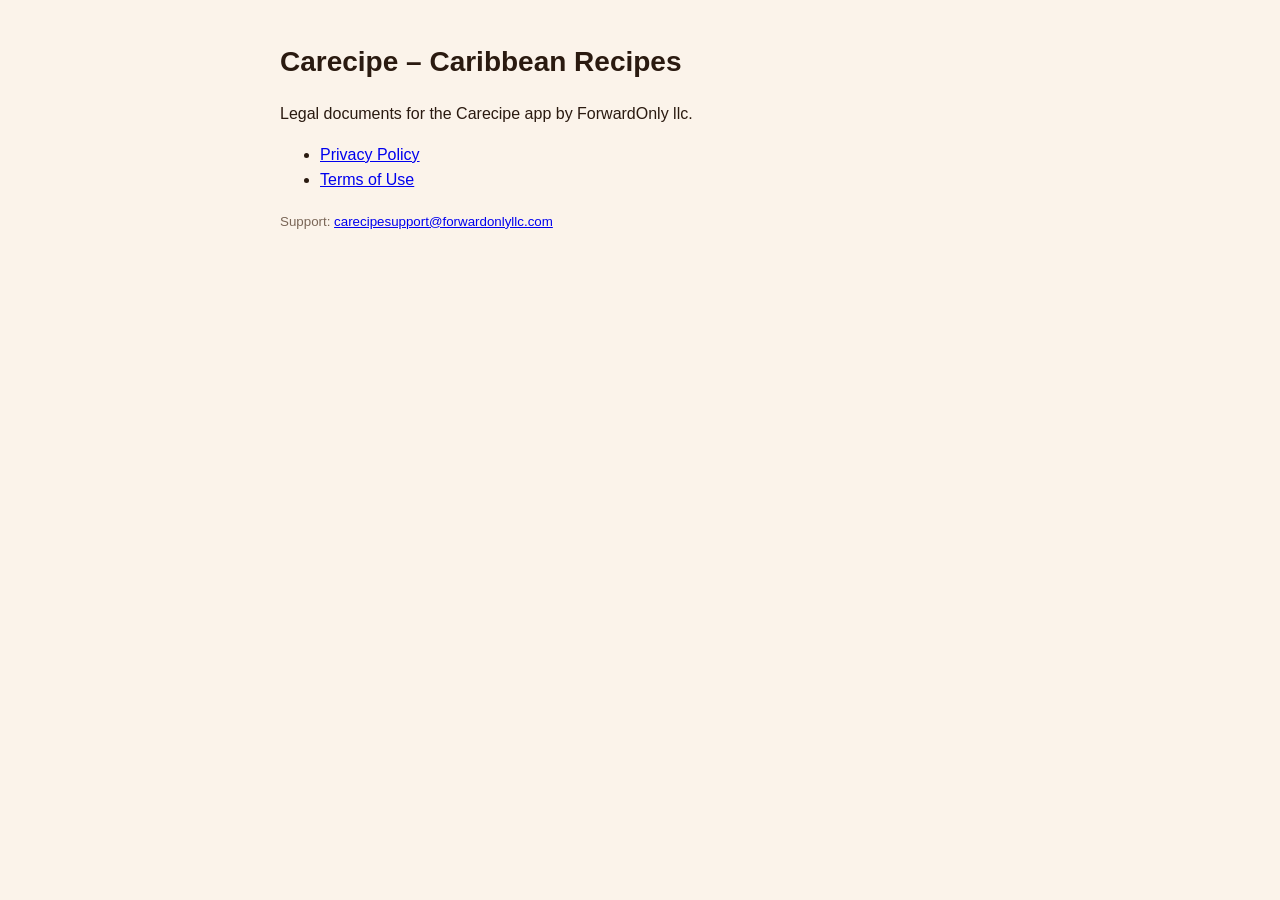
==== index.html @ efd3a02d "Carecipe legal pages Co-Authored-By: Claude Fable 5.1 <noreply@anthropic.com>" ====
<!doctype html><html lang="en"><head><meta charset="utf-8"><meta name="viewport" content="width=device-width,initial-scale=1"><title>Carecipe — Legal</title><link rel="stylesheet" href="_style.css"></head><body>
<h1>Carecipe – Caribbean Recipes</h1>
<p>Legal documents for the Carecipe app by ForwardOnly llc.</p>
<ul><li><a href="privacy.html">Privacy Policy</a></li><li><a href="terms.html">Terms of Use</a></li></ul>
<p><small>Support: <a href="mailto:carecipesupport@forwardonlyllc.com">carecipesupport@forwardonlyllc.com</a></small></p>
</body></html>
---- _style.css ----
body{font-family:-apple-system,Helvetica,Arial,sans-serif;max-width:720px;margin:40px auto;padding:0 20px;color:#2a1a10;background:#fbf3ea;line-height:1.55}
h1{font-size:28px}h2{font-size:19px;margin-top:28px}p,li{font-size:16px}small{color:#7a6657}
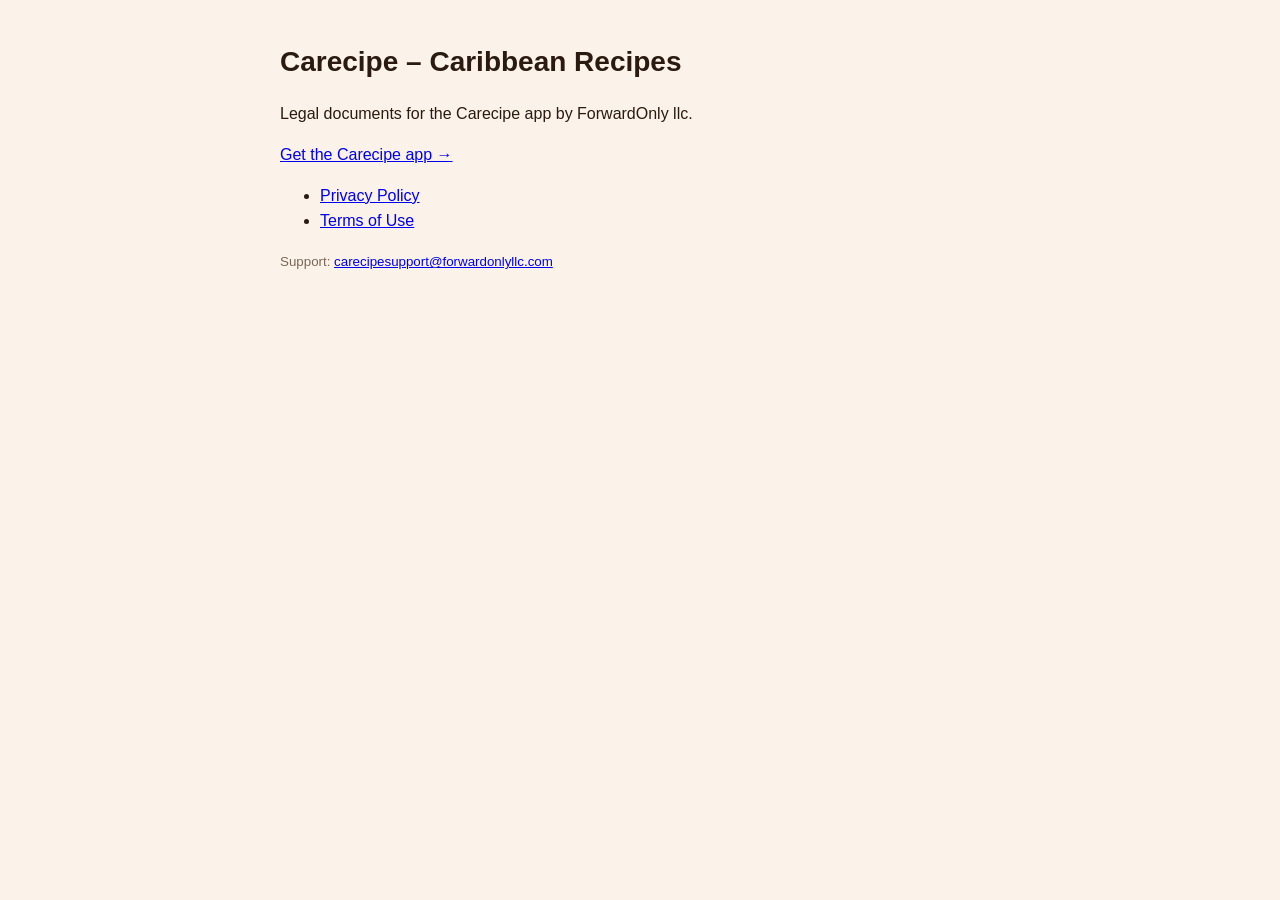
==== commit cc7ba0c6: "Publish the final Carecipe landing page at /app/ Co-Authored-By: Claude Opus 5.5 <noreply@anthropic." ====
--- a/index.html
+++ b/index.html
@@ -1,6 +1,7 @@
 <!doctype html><html lang="en"><head><meta charset="utf-8"><meta name="viewport" content="width=device-width,initial-scale=1"><title>Carecipe — Legal</title><link rel="stylesheet" href="_style.css"></head><body>
 <h1>Carecipe – Caribbean Recipes</h1>
 <p>Legal documents for the Carecipe app by ForwardOnly llc.</p>
+<p><a href="app/">Get the Carecipe app →</a></p>
 <ul><li><a href="privacy.html">Privacy Policy</a></li><li><a href="terms.html">Terms of Use</a></li></ul>
 <p><small>Support: <a href="mailto:carecipesupport@forwardonlyllc.com">carecipesupport@forwardonlyllc.com</a></small></p>
 </body></html>
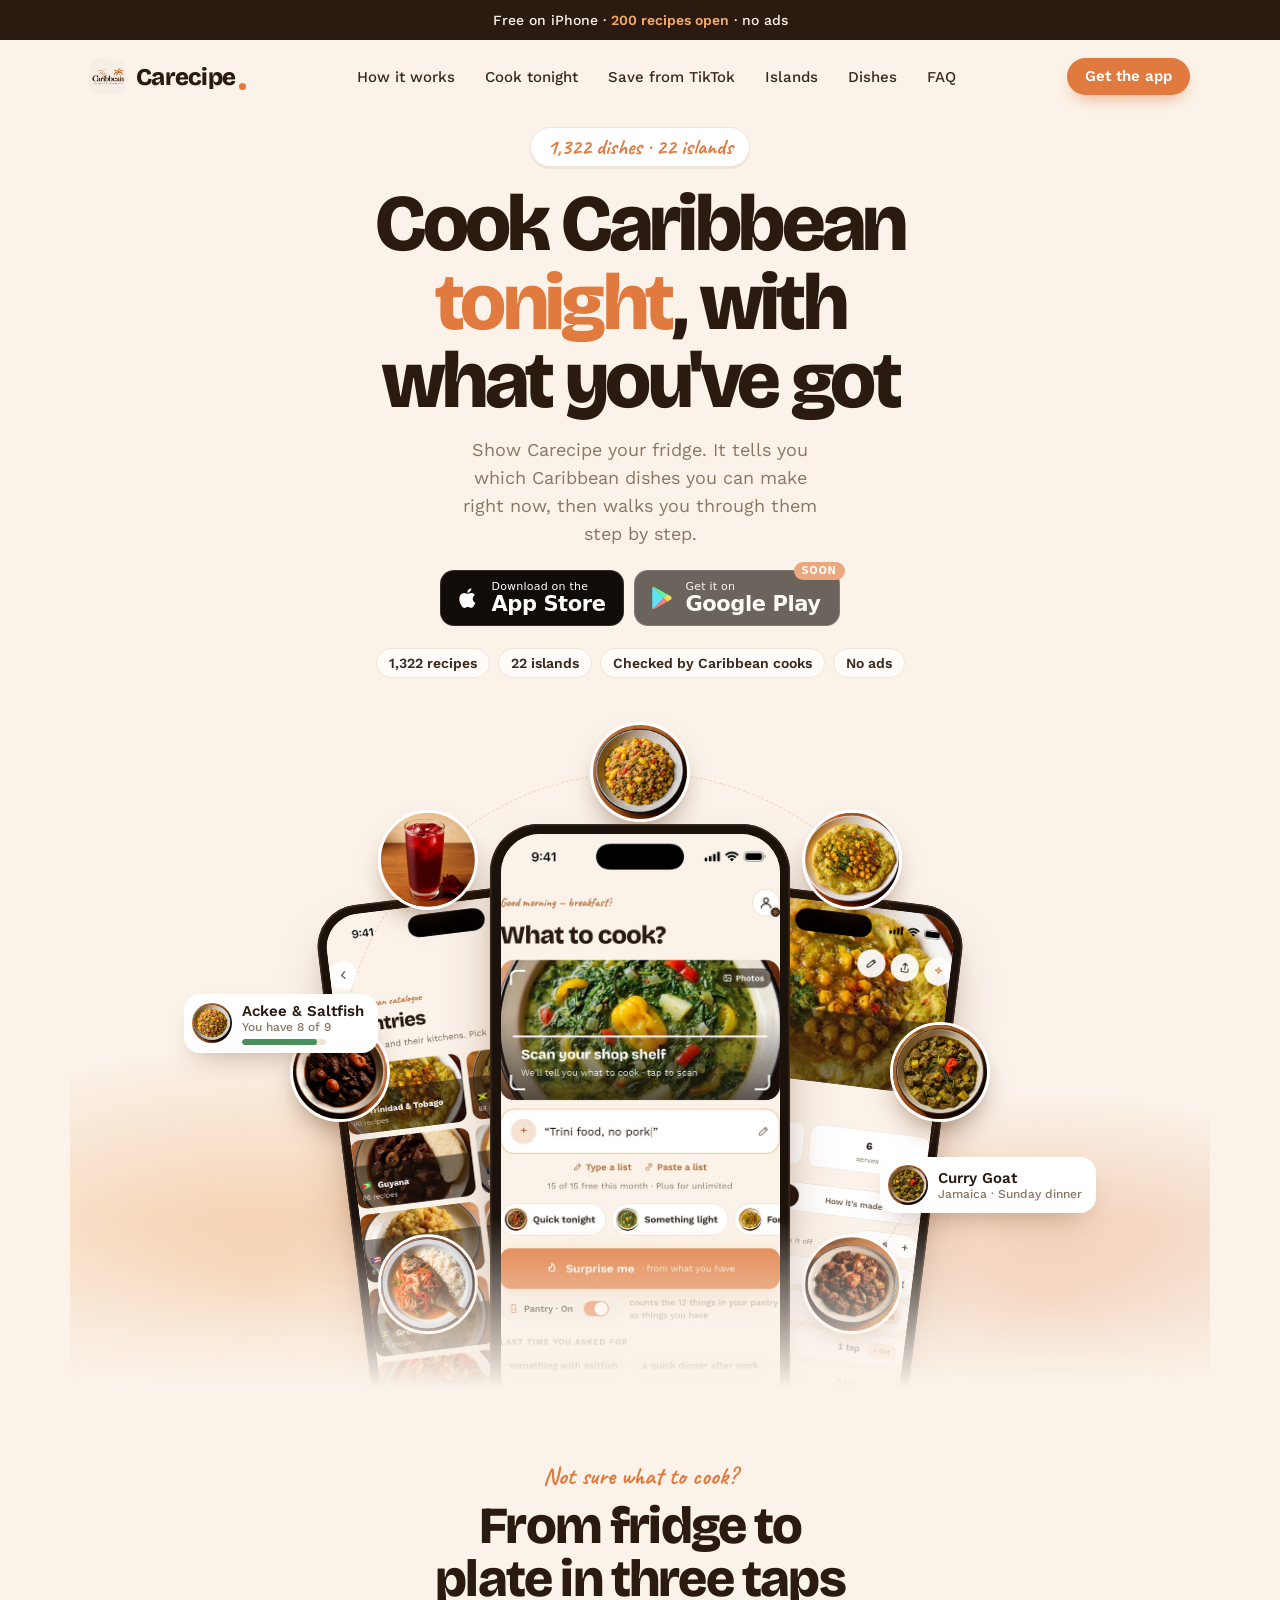
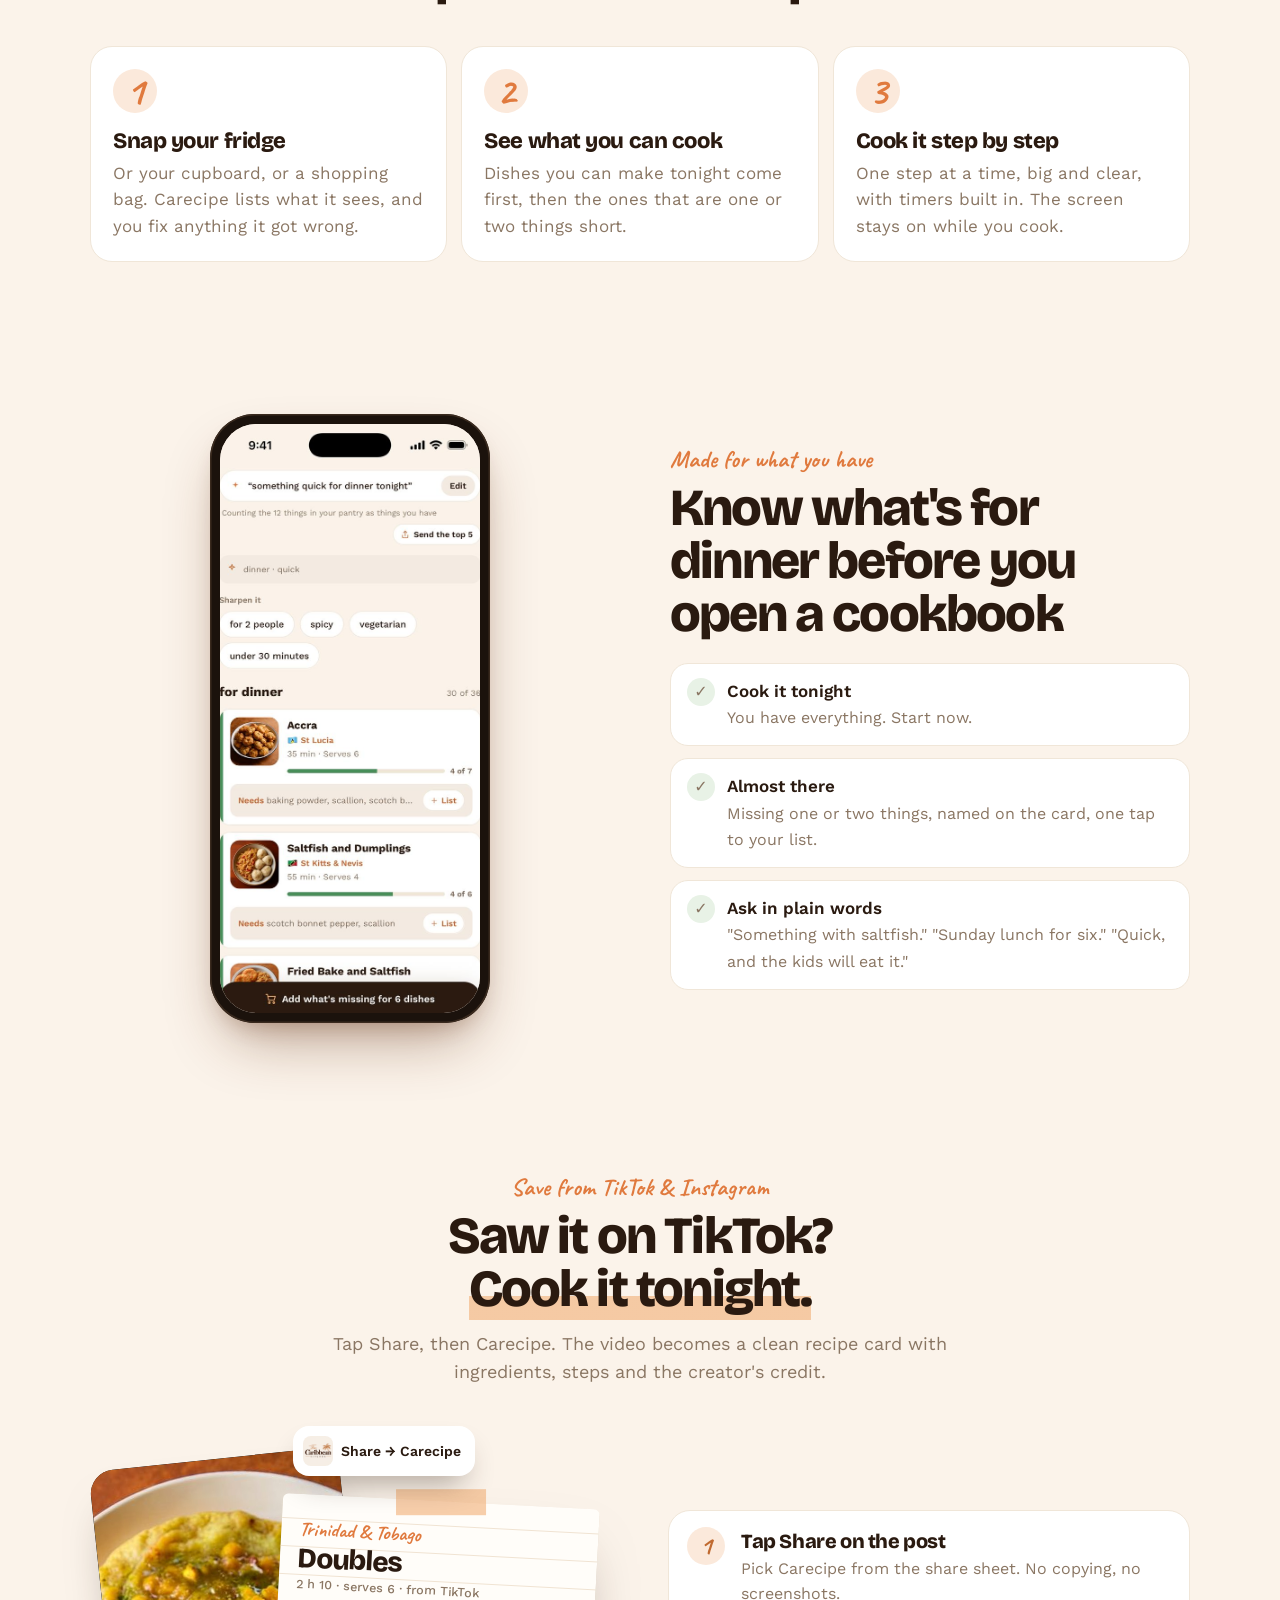
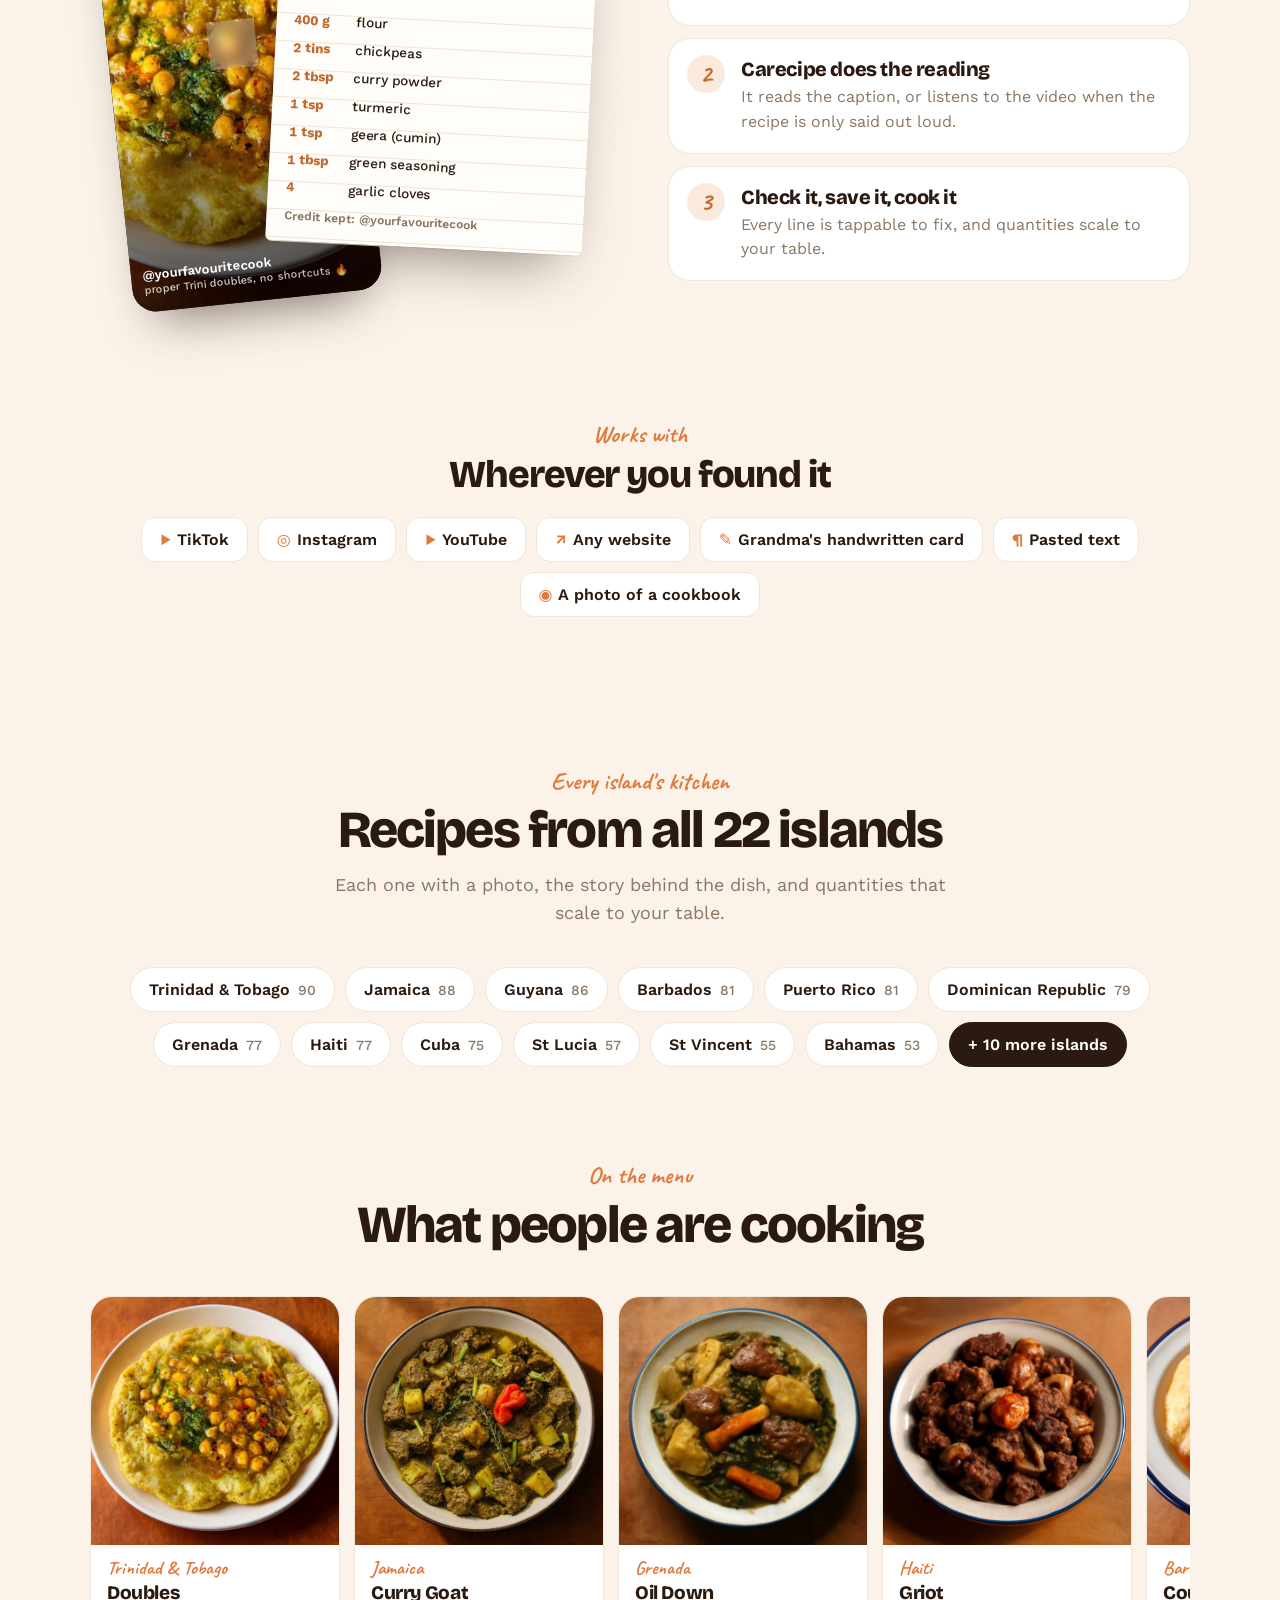
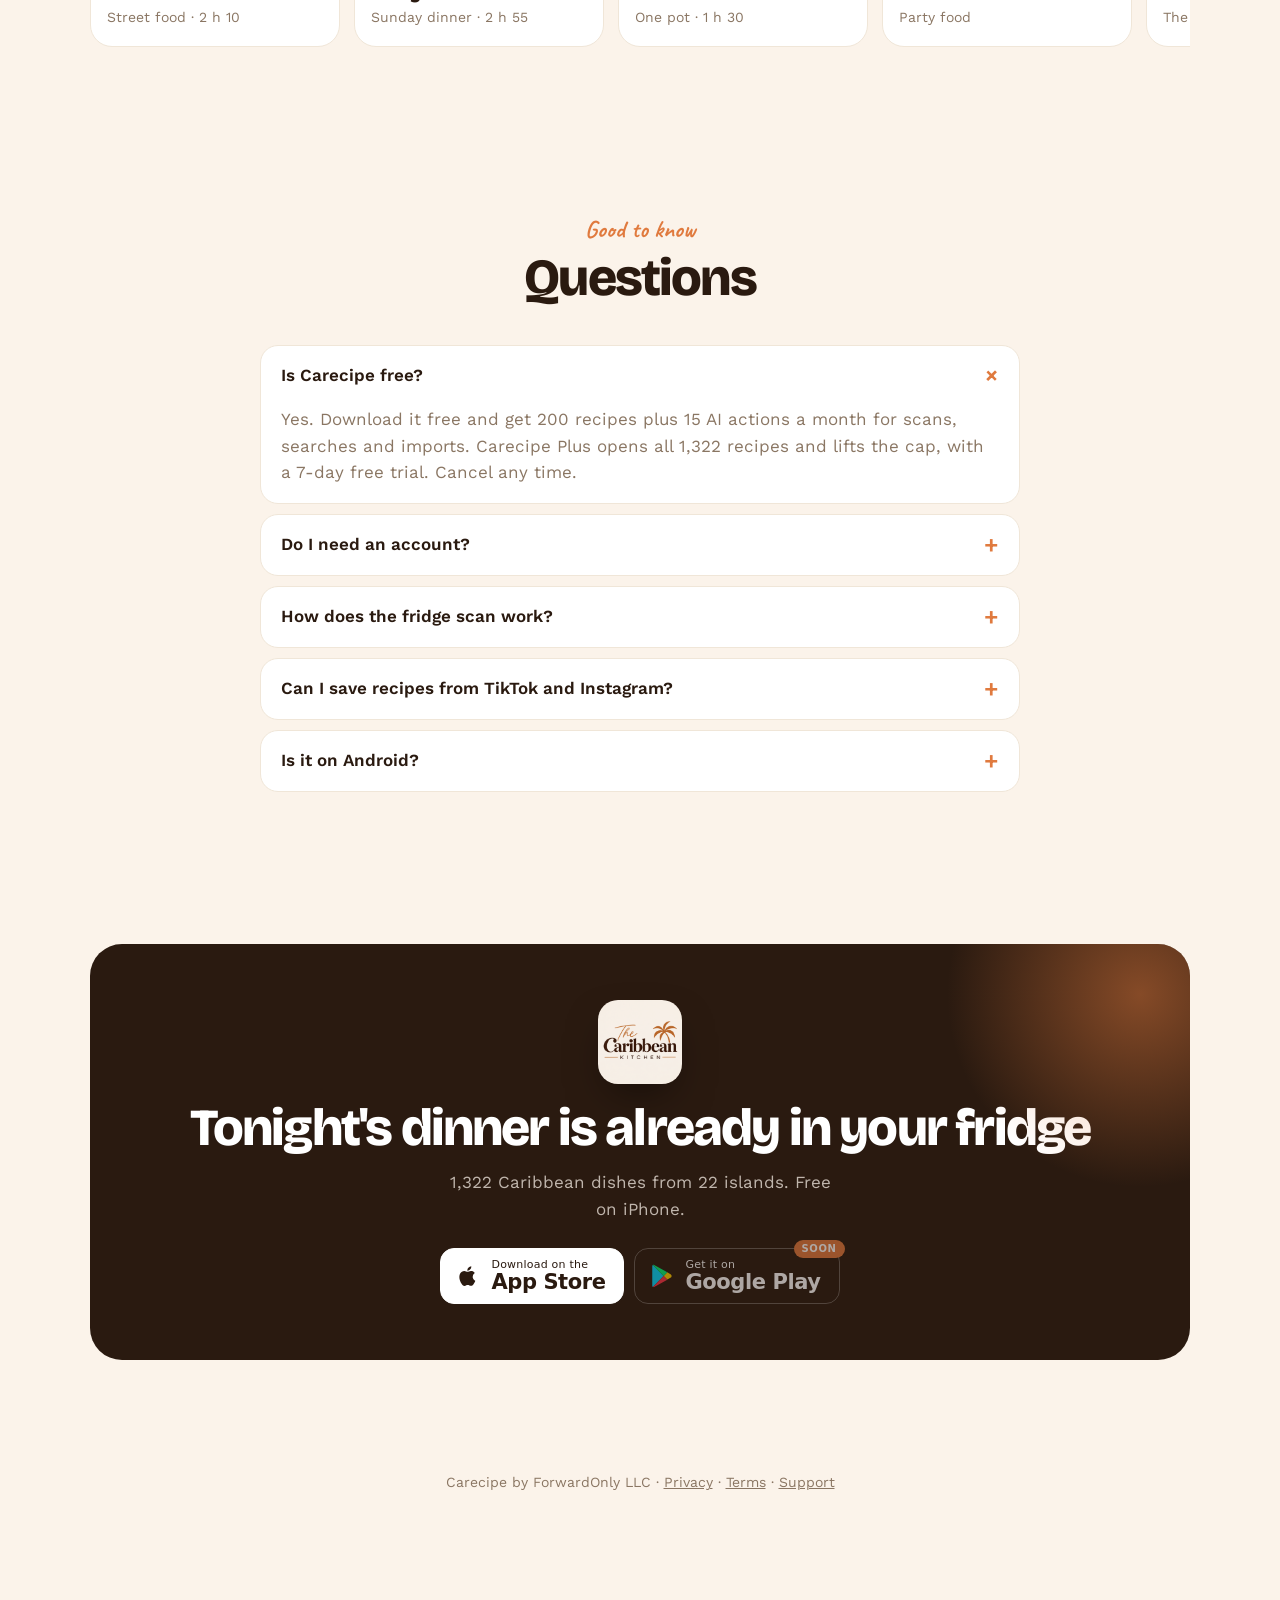
==== commit aef2f7b8: "Landing page on the home page, carecipe.forwardonlyllc.com, orbit no longer clipped The orbit is siz" ====
--- a/index.html
+++ b/index.html
@@ -1,7 +1,350 @@
-<!doctype html><html lang="en"><head><meta charset="utf-8"><meta name="viewport" content="width=device-width,initial-scale=1"><title>Carecipe — Legal</title><link rel="stylesheet" href="_style.css"></head><body>
-<h1>Carecipe – Caribbean Recipes</h1>
-<p>Legal documents for the Carecipe app by ForwardOnly llc.</p>
-<p><a href="app/">Get the Carecipe app →</a></p>
-<ul><li><a href="privacy.html">Privacy Policy</a></li><li><a href="terms.html">Terms of Use</a></li></ul>
-<p><small>Support: <a href="mailto:carecipesupport@forwardonlyllc.com">carecipesupport@forwardonlyllc.com</a></small></p>
-</body></html>
+<!doctype html>
+<html lang="en">
+<head>
+<meta charset="utf-8">
+<meta name="viewport" content="width=device-width,initial-scale=1,viewport-fit=cover">
+<title>Carecipe – Caribbean Recipes</title>
+<meta name="description" content="1,322 Caribbean recipes from 22 islands. Scan your fridge to see what you can cook tonight. Free on iPhone.">
+<meta name="apple-itunes-app" content="app-id=6810801696">
+<meta name="theme-color" content="#fbf3ea">
+<meta property="og:title" content="Carecipe – Cook Caribbean tonight">
+<meta property="og:description" content="1,322 dishes from 22 islands. Show it your fridge, it tells you what you can cook.">
+<meta property="og:image" content="https://carecipe.forwardonlyllc.com/app/assets/og.jpg">
+<link rel="canonical" href="https://carecipe.forwardonlyllc.com/">
+<meta property="og:url" content="https://carecipe.forwardonlyllc.com/">
+<meta name="twitter:card" content="summary_large_image">
+<link rel="icon" href="app/assets/favicon.png">
+<link rel="preconnect" href="https://fonts.googleapis.com"><link rel="preconnect" href="https://fonts.gstatic.com" crossorigin>
+<link href="https://fonts.googleapis.com/css2?family=Bricolage+Grotesque:opsz,wght@12..96,600;12..96,800&family=Work+Sans:wght@400;500;600;700&family=Caveat:wght@700&display=swap" rel="stylesheet">
+<link rel="stylesheet" href="app/assets/kit.css">
+<style>
+:root{--page:#fbf3ea;--card:#fff;--ink:#2a1a10;--ink2:#3a2a1e;--muted:#8a7663;--line:#f0e6d8;--tint:#f2e5d6;
+  --accent:#e07a3e;--accent-deep:#c06a30;--paper:#fffdf9;--rule:#f0e3d2;--soft:#f0a86a;--warm:#e8c39d;--ok:#4a8f5b;
+  --display:'Bricolage Grotesque',system-ui,sans-serif;--body:'Work Sans',system-ui,sans-serif;--hand:'Caveat',cursive}
+body{background:var(--page);color:var(--ink);font:400 17px/1.55 var(--body)}
+.wrap{max-width:1180px;margin:0 auto;padding:0 20px}
+.kick{font:700 24px/1 var(--hand);color:var(--accent)}
+
+.promo{background:var(--ink);color:#fbf3ea;text-align:center;font:500 14px/1.3 var(--body);padding:11px 16px}
+.promo b{color:var(--soft);font-weight:600}
+
+header{display:flex;align-items:center;justify-content:space-between;gap:16px;padding:18px 0}
+.logo{display:flex;align-items:center;gap:10px;font:800 24px/1 var(--display);letter-spacing:-.03em;text-decoration:none}
+.logo img{width:36px;height:36px;border-radius:9px}
+.logo i{width:7px;height:7px;border-radius:50%;background:var(--accent);margin-left:-6px;align-self:flex-end;margin-bottom:5px}
+nav{display:none;gap:30px;font:500 15px var(--body)}
+nav a{text-decoration:none;color:var(--ink2)}nav a:hover{color:var(--accent)}
+.pill{display:inline-flex;align-items:center;padding:11px 18px;border-radius:99px;background:var(--accent);color:#fff;
+  text-decoration:none;font:600 15px/1 var(--body);box-shadow:0 8px 18px -8px rgba(224,122,62,.8)}
+
+.hero{position:relative;text-align:center;padding:14px 0 0}
+.stage::before{content:"";position:absolute;inset:18% -10% 0;z-index:0;
+  background:radial-gradient(45% 60% at 22% 80%,rgba(240,168,106,.55),transparent 70%),
+             radial-gradient(40% 55% at 80% 85%,rgba(224,122,62,.42),transparent 70%),
+             radial-gradient(35% 40% at 50% 60%,rgba(232,195,157,.5),transparent 70%)}
+.tag{display:inline-flex;align-items:center;gap:8px;padding:8px 16px;border-radius:99px;background:#fff;
+  border:1px solid var(--line);box-shadow:0 2px 0 var(--line)}
+.tag .kick{font-size:22px}
+h1{font:800 clamp(40px,10.4vw,80px)/.98 var(--display);letter-spacing:-.045em;margin:18px auto 0;max-width:12ch;text-wrap:balance}
+h1 em{font-style:normal;color:var(--accent)}
+.sub{max-width:34ch;margin:16px auto 22px;color:var(--muted);font-size:18px;text-wrap:pretty}
+.facts{display:flex;flex-wrap:wrap;justify-content:center;gap:8px;margin:22px auto 0;font:600 14px var(--body);color:var(--ink2)}
+.facts span{padding:6px 12px;border-radius:99px;background:rgba(255,255,255,.7);border:1px solid var(--line)}
+.android-note{margin-top:12px;font-size:14px;color:var(--muted)}
+
+.stage{position:relative;height:clamp(450px,122vw,680px);margin:30px -20px 0;overflow:hidden}
+.stage{-webkit-mask-image:linear-gradient(#000 calc(100% - 170px),transparent);mask-image:linear-gradient(#000 calc(100% - 170px),transparent)}
+.stage .phone{position:absolute;left:50%;top:17%;--pw:clamp(196px,50vw,300px);transform:translateX(-50%);z-index:3}
+.stage .p1,.stage .p3{--pw:clamp(160px,40vw,262px);top:27%;z-index:1}
+.stage .p1{transform:translateX(-112%) rotate(-7deg)}
+.stage .p3{transform:translateX(12%) rotate(7deg)}
+.stage{--d:min(78vw,600px);--p:clamp(56px,15vw,100px)}
+.orbit{position:absolute;left:50%;top:calc(var(--d) / 2 + var(--p) / 2 + 14px);z-index:2;width:var(--d);aspect-ratio:1;translate:-50% -50%;border-radius:50%;
+  border:1.5px dashed rgba(224,122,62,.3);animation:spin 70s linear infinite}
+.orbit img{position:absolute;left:50%;top:50%;width:var(--p);aspect-ratio:1;border-radius:50%;object-fit:cover;
+  transform:translate(-50%,-50%) rotate(var(--a)) translateY(calc(var(--d) / -2)) rotate(calc(var(--a) * -1));
+  box-shadow:0 14px 28px -10px rgba(90,40,10,.55);border:3px solid #fff}
+@keyframes spin{to{rotate:360deg}}
+.float{position:absolute;z-index:4;display:flex;align-items:center;gap:10px;padding:8px 14px 8px 8px;border-radius:16px;background:#fff;
+  box-shadow:0 14px 30px -14px rgba(90,40,10,.4);font:600 14px/1.2 var(--body);text-align:left}
+.float img{width:40px;height:40px;border-radius:50%}
+.float small{display:block;font-weight:500;color:var(--muted);font-size:12px}
+.f1{left:10px;top:40%}.f2{right:10px;top:70%}
+@media (max-width:420px){.float{font-size:13px;padding:6px 12px 6px 6px}.float img{width:34px;height:34px}}
+.float .bar{display:block;width:84px;height:6px;border-radius:9px;background:var(--line);margin-top:5px;overflow:hidden}
+.float .bar i{display:block;height:100%;width:0;background:var(--ok);border-radius:9px;animation:fill 1.4s 1s cubic-bezier(.2,.8,.2,1) forwards}
+@keyframes fill{to{width:89%}}
+.float{animation:floaty 5s ease-in-out infinite}.f2{animation-delay:-2.5s}
+@keyframes floaty{50%{translate:0 -8px}}
+
+section{padding:76px 0}
+.head{text-align:center;max-width:640px;margin:0 auto 40px}
+h2{font:800 clamp(32px,6.4vw,52px)/1.02 var(--display);letter-spacing:-.035em;margin-top:8px;text-wrap:balance}
+.head p{color:var(--muted);margin-top:14px;font-size:18px}
+
+.steps{display:grid;gap:14px}
+.step{background:var(--card);border-radius:22px;padding:22px;border:1px solid var(--line);display:grid;grid-template-columns:auto 1fr;gap:16px;align-items:start}
+.step .n{font:700 40px/1 var(--hand);color:var(--accent);width:44px;height:44px;display:grid;place-items:center;border-radius:50%;background:#fbe9db}
+.step h3{font:800 22px/1.15 var(--display);letter-spacing:-.02em}
+.step p{color:var(--muted);margin-top:6px}
+
+.split{display:grid;gap:36px;align-items:center}
+.split .phone{--pw:min(280px,68vw);margin:0 auto;transform:rotate(-3deg)}
+.split h2{text-align:left}
+.list{list-style:none;padding:0;margin-top:22px;display:grid;gap:12px}
+.list li{display:flex;gap:12px;align-items:flex-start;background:var(--card);border:1px solid var(--line);border-radius:18px;padding:14px 16px}
+.list li b{display:block;font-weight:600}
+.list li span{color:var(--muted);font-size:16px}
+.tick{flex:none;width:28px;height:28px;border-radius:50%;background:#e8f2e6;color:var(--ok);display:grid;place-items:center;font-weight:700}
+.tier{display:inline-block;margin-top:2px;font:700 22px/1 var(--hand);color:var(--ok)}
+
+.islands{display:flex;flex-wrap:wrap;gap:10px;justify-content:center}
+.isl{display:inline-flex;align-items:baseline;gap:8px;padding:12px 18px;border-radius:99px;background:var(--card);border:1px solid var(--line);font:600 16px var(--body)}
+.isl small{font:500 14px var(--body);color:var(--muted)}
+.isl.more{background:var(--ink);color:#fff;border-color:var(--ink)}
+
+.dishes{display:grid;grid-auto-flow:column;grid-auto-columns:min(70%,250px);gap:14px;overflow-x:auto;scroll-snap-type:x mandatory;padding:4px 20px 18px;margin:0 -20px;scrollbar-width:none}
+.dishes::-webkit-scrollbar{display:none}
+.dish{scroll-snap-align:start;background:var(--card);border-radius:22px;overflow:hidden;border:1px solid var(--line)}
+.dish img{aspect-ratio:1;width:100%;object-fit:cover}
+.dish div{padding:14px 16px 16px}
+.dish b{font:800 19px/1.15 var(--display);letter-spacing:-.02em;display:block}
+.dish small{color:var(--muted);font-size:14px}
+.dish .is{font:700 19px/1 var(--hand);color:var(--accent);display:block;margin-bottom:4px}
+
+.faq{max-width:760px;margin:0 auto;display:grid;gap:10px}
+details{background:var(--card);border:1px solid var(--line);border-radius:18px;padding:0 20px}
+summary{cursor:pointer;list-style:none;display:flex;justify-content:space-between;gap:16px;padding:18px 0;font:600 17px/1.35 var(--body)}
+summary::-webkit-details-marker{display:none}
+summary::after{content:"+";font:600 24px/1 var(--body);color:var(--accent);transition:transform .2s}
+details[open] summary::after{transform:rotate(45deg)}
+details p{padding:0 0 18px;color:var(--muted)}
+
+.end{background:var(--ink);color:#fbf3ea;border-radius:32px;padding:56px 24px;text-align:center;position:relative;overflow:hidden}
+.end::after{content:"";position:absolute;width:420px;height:420px;border-radius:50%;right:-160px;top:-160px;background:radial-gradient(circle,rgba(224,122,62,.5),transparent 65%)}
+.end img.icon{width:84px;height:84px;border-radius:20px;margin:0 auto 18px;box-shadow:0 18px 40px -12px rgba(0,0,0,.5)}
+.end h2{color:#fff}
+.end p{color:rgba(251,243,234,.72);margin:14px auto 26px;max-width:36ch}
+.end .badge{background:#fff;color:var(--ink);border-color:#fff}
+.end .badge.is-soon{background:transparent;color:#fff;border-color:rgba(255,255,255,.3)}
+
+footer{padding:36px 0 110px;text-align:center;color:var(--muted);font-size:14px}
+footer a{color:var(--muted)}
+
+/* Saw it on TikTok: a video becoming a recipe card */
+h2 u{text-decoration:none;background:linear-gradient(transparent 62%,rgba(240,168,106,.55) 62%)}
+.save{display:grid;gap:40px;align-items:center}
+.flow{position:relative;height:clamp(440px,124vw,540px);max-width:480px;margin:0 auto;width:100%}
+.video{position:absolute;left:0;top:6%;width:52%;aspect-ratio:9/16;border-radius:24px;overflow:hidden;background:#111;transform:rotate(-6deg);box-shadow:0 30px 50px -24px rgba(42,26,16,.6)}
+.video img{width:100%;height:100%;object-fit:cover}
+.video::after{content:"";position:absolute;inset:0;background:linear-gradient(transparent 55%,rgba(0,0,0,.75))}
+.video p{position:absolute;left:12px;right:12px;bottom:14px;z-index:1;color:#fff;font:600 13px/1.35 var(--body)}
+.video p small{display:block;font-weight:500;opacity:.8}
+.video .play{position:absolute;z-index:1;left:50%;top:42%;width:48px;height:48px;margin:-24px;border-radius:50%;background:rgba(255,255,255,.28);backdrop-filter:blur(6px);display:grid;place-items:center}
+.share{position:absolute;z-index:3;left:38%;top:0;display:flex;align-items:center;gap:8px;padding:10px 14px 10px 10px;border-radius:16px;background:#fff;
+  box-shadow:0 16px 30px -12px rgba(42,26,16,.45);font:600 14px var(--body);animation:bob 3s ease-in-out infinite}
+.share img{width:30px;height:30px;border-radius:8px}
+@keyframes bob{50%{transform:translateY(-7px)}}
+.recipe{position:absolute;right:0;top:14%;width:66%;background:var(--paper);border-radius:6px;padding:22px 18px 18px;transform:rotate(3deg);
+  box-shadow:0 30px 60px -26px rgba(42,26,16,.55),0 1px 0 var(--line);
+  background-image:repeating-linear-gradient(transparent 0 27px,var(--rule) 27px 28px);background-position:0 92px}
+.recipe::before{content:"";position:absolute;top:-12px;left:50%;width:90px;height:26px;transform:translateX(-50%) rotate(-3deg);background:rgba(240,168,106,.55)}
+.recipe .is{font:700 20px/1 var(--hand);color:var(--accent)}
+.recipe h3{font:800 28px/1 var(--display);letter-spacing:-.03em;margin-top:2px}
+.recipe .meta{font:500 12.5px var(--body);color:var(--muted);margin-top:4px}
+.recipe ul{list-style:none;padding:0;margin:14px 0 0;font:500 13.5px/28px var(--body)}
+.recipe li{display:grid;grid-template-columns:62px 1fr;font-variant-numeric:tabular-nums}
+.recipe li b{font-weight:700;color:var(--accent-deep)}
+.recipe .credit{margin-top:8px;font:600 12px var(--body);color:var(--muted)}
+.how{list-style:none;padding:0;margin:0;display:grid;gap:12px;counter-reset:s}
+.how li{counter-increment:s;background:var(--card);border:1px solid var(--line);border-radius:22px;padding:18px 20px 18px 72px;position:relative}
+.how li::before{content:counter(s);position:absolute;left:18px;top:16px;width:38px;height:38px;border-radius:50%;background:#fbe9db;color:var(--accent-deep);display:grid;place-items:center;font:700 26px/1 var(--hand)}
+.how b{display:block;font:800 20px/1.2 var(--display);letter-spacing:-.02em}
+.how p{color:var(--muted);margin-top:4px;font-size:16px}
+.works{text-align:center;margin-top:56px}
+.works h3{font:800 clamp(26px,5.6vw,38px)/1.05 var(--display);letter-spacing:-.03em;margin:6px 0 22px}
+.sources{display:flex;flex-wrap:wrap;justify-content:center;gap:10px}
+.sources span{padding:12px 18px;border-radius:14px;background:var(--card);border:1px solid var(--line);font:600 16px var(--body);transition:transform .2s,border-color .2s}
+.sources span:hover{transform:scale(1.06);border-color:var(--soft)}
+.sources i{font-style:normal;color:var(--accent);margin-right:6px}
+
+/* Motion: things grow when you touch them, and come into focus as you scroll (from design 4, turned up) */
+.reveal{opacity:0;transform:translateY(28px) scale(.96);filter:blur(8px);transition:opacity .8s ease,transform .8s cubic-bezier(.2,.8,.2,1),filter .8s ease}
+.reveal.in{opacity:1;transform:none;filter:none}
+.stagger>*{opacity:0}
+.in .stagger>*,.stagger.in>*{opacity:1;animation:popin .55s cubic-bezier(.3,1.5,.5,1) backwards;animation-delay:calc(var(--i,0) * 80ms + .2s)}
+@keyframes popin{from{opacity:0;transform:scale(.8) translateY(10px)}}
+.badge,.pill,.stickybar a,.isl,.dish,.step,details{transition:transform .25s cubic-bezier(.3,1.5,.5,1),box-shadow .25s ease,border-color .2s}
+.badge:hover,.pill:hover{transform:scale(1.05)}
+.badge:active,.pill:active,.stickybar a:active{transform:scale(.96)}
+.isl:hover,.step:hover{transform:scale(1.04)}
+.dish:hover{transform:translateY(-4px) scale(1.02);box-shadow:0 20px 40px -20px rgba(90,40,10,.4)}
+[data-hero-cta] .badge,.hero .tag,.pill{animation:grow .7s cubic-bezier(.3,1.5,.5,1) backwards}
+[data-hero-cta] .badge:nth-child(2){animation-delay:.12s}
+@keyframes grow{from{opacity:0;transform:scale(.7)}}
+[data-hero-cta] .badge[data-store="ios"]::after{content:"";position:absolute;inset:-4px;border-radius:17px;border:2px solid var(--accent);opacity:0;animation:ring 3.2s 1.5s ease-out infinite;pointer-events:none}
+@keyframes ring{0%{opacity:.7;transform:scale(.96)}70%,100%{opacity:0;transform:scale(1.14)}}
+.list li{transition:transform .25s}
+.list li:hover{transform:translateX(4px)}
+@media (prefers-reduced-motion:reduce){.reveal,.stagger>*{opacity:1!important;transform:none;filter:none}.orbit,.share,.float{animation:none}}
+@media (min-width:760px){.save{grid-template-columns:1fr 1fr;gap:56px}}
+
+@media (min-width:760px){
+  .steps{grid-template-columns:repeat(3,1fr)}
+  .step{grid-template-columns:1fr}
+  .split{grid-template-columns:1fr 1fr;gap:60px}
+  .split.flip .phone{order:2}
+  .float{font-size:15px}.f1{left:10%;top:42%}.f2{right:10%;top:66%}
+}
+@media (min-width:1000px){nav{display:flex}.wrap{padding:0 40px}.dishes{grid-auto-columns:250px;margin:0;padding:4px 0 18px}}
+</style>
+</head>
+<body>
+<div class="promo">Free on iPhone · <b>200 recipes open</b> · no ads</div>
+<div class="wrap">
+  <header>
+    <a class="logo" href="#top" aria-label="Carecipe home"><img src="app/assets/icon.png" alt="">Carecipe<i></i></a>
+    <nav aria-label="Sections"><a href="#how">How it works</a><a href="#tonight">Cook tonight</a><a href="#save">Save from TikTok</a><a href="#islands">Islands</a><a href="#dishes">Dishes</a><a href="#faq">FAQ</a></nav>
+    <a class="pill" data-store="ios" href="https://apps.apple.com/app/id6810801696">Get the app</a>
+  </header>
+
+  <main id="top">
+    <section class="hero" style="padding-bottom:0">
+      <span class="tag"><span class="kick">1,322 dishes · 22 islands</span></span>
+      <h1>Cook Caribbean <em>tonight</em>, with what you've got</h1>
+      <p class="sub">Show Carecipe your fridge. It tells you which Caribbean dishes you can make right now, then walks you through them step by step.</p>
+      <div class="badges" data-hero-cta>
+        <a class="badge" data-store="ios" href="https://apps.apple.com/app/id6810801696"><svg viewBox="0 0 24 24" fill="currentColor" aria-hidden="true"><path d="M16.37 12.62c-.02-2.3 1.88-3.4 1.96-3.46-1.07-1.56-2.73-1.77-3.32-1.8-1.41-.14-2.76.83-3.47.83-.72 0-1.82-.81-3-.79-1.54.02-2.96.9-3.76 2.27-1.6 2.78-.41 6.9 1.15 9.16.76 1.1 1.67 2.34 2.86 2.3 1.15-.05 1.58-.74 2.97-.74 1.38 0 1.77.74 2.98.72 1.23-.02 2.01-1.12 2.76-2.23.87-1.28 1.23-2.52 1.25-2.58-.03-.01-2.4-.92-2.42-3.66zM14.1 5.88c.63-.77 1.06-1.83.94-2.89-.91.04-2.01.61-2.67 1.37-.58.67-1.1 1.76-.96 2.8 1.02.08 2.06-.52 2.69-1.28z"/></svg><span><small>Download on the</small><b>App Store</b></span></a>
+        <a class="badge" data-store="android"><svg viewBox="0 0 24 24" aria-hidden="true"><path fill="#00d7fe" d="M3.6 1.8 13.5 12 3.6 22.2c-.4-.2-.6-.6-.6-1.1V2.9c0-.5.2-.9.6-1.1z"/><path fill="#ffce00" d="m16.9 8.6 3.3 1.9c.9.5.9 2.4 0 2.9l-3.3 1.9L13.5 12z"/><path fill="#00f076" d="M3.6 1.8c.3-.2.8-.2 1.2 0l12.1 6.8-3.4 3.4z"/><path fill="#f83548" d="m13.5 12 3.4 3.4-12.1 6.8c-.4.2-.9.2-1.2 0z"/></svg><span><small>Get it on</small><b>Google Play</b></span><em class="soon">Soon</em></a>
+      </div>
+      <p class="android-note">On Android? Carecipe is coming to Google Play soon.</p>
+      <div class="facts"><span>1,322 recipes</span><span>22 islands</span><span>Checked by Caribbean cooks</span><span>No ads</span></div>
+
+      <div class="stage" aria-hidden="true">
+        <div class="phone p1"><img src="app/assets/screens/07-countries.jpg" alt=""></div>
+        <div class="phone p3"><img src="app/assets/screens/04-recipe.jpg" alt=""></div>
+        <div class="orbit">
+          <img src="app/assets/dish/ackee.jpg" alt="" style="--a:0deg"><img src="app/assets/dish/doubles.jpg" alt="" style="--a:45deg">
+          <img src="app/assets/dish/curry-goat.jpg" alt="" style="--a:90deg"><img src="app/assets/dish/griot.jpg" alt="" style="--a:135deg">
+          <img src="app/assets/dish/oil-down.jpg" alt="" style="--a:180deg"><img src="app/assets/dish/escovitch.jpg" alt="" style="--a:225deg">
+          <img src="app/assets/dish/pepperpot.jpg" alt="" style="--a:270deg"><img src="app/assets/dish/sorrel.jpg" alt="" style="--a:315deg">
+        </div>
+        <div class="phone p2"><img src="app/assets/screens/01-whattocook.jpg" alt=""></div>
+        <div class="float f1"><img src="app/assets/dish/ackee.jpg" alt=""><span>Ackee &amp; Saltfish<small>You have 8 of 9</small><span class="bar"><i></i></span></span></div>
+        <div class="float f2"><img src="app/assets/dish/curry-goat.jpg" alt=""><span>Curry Goat<small>Jamaica · Sunday dinner</small></span></div>
+      </div>
+    </section>
+
+    <section id="how">
+      <div class="head reveal"><span class="kick">Not sure what to cook?</span><h2>From fridge to plate in three taps</h2></div>
+      <div class="steps stagger reveal">
+        <div class="step"><span class="n">1</span><div><h3>Snap your fridge</h3><p>Or your cupboard, or a shopping bag. Carecipe lists what it sees, and you fix anything it got wrong.</p></div></div>
+        <div class="step"><span class="n">2</span><div><h3>See what you can cook</h3><p>Dishes you can make tonight come first, then the ones that are one or two things short.</p></div></div>
+        <div class="step"><span class="n">3</span><div><h3>Cook it step by step</h3><p>One step at a time, big and clear, with timers built in. The screen stays on while you cook.</p></div></div>
+      </div>
+    </section>
+
+    <section id="tonight">
+      <div class="split">
+        <div class="phone reveal"><img src="app/assets/screens/03-results.jpg" alt="Carecipe ranking dishes by how many ingredients you already have"></div>
+        <div class="reveal">
+          <span class="kick">Made for what you have</span>
+          <h2>Know what's for dinner before you open a cookbook</h2>
+          <ul class="list">
+            <li><span class="tick">✓</span><div><b>Cook it tonight</b><span>You have everything. Start now.</span></div></li>
+            <li><span class="tick">✓</span><div><b>Almost there</b><span>Missing one or two things, named on the card, one tap to your list.</span></div></li>
+            <li><span class="tick">✓</span><div><b>Ask in plain words</b><span>"Something with saltfish." "Sunday lunch for six." "Quick, and the kids will eat it."</span></div></li>
+          </ul>
+        </div>
+      </div>
+    </section>
+
+    <section id="save">
+      <div class="head reveal"><span class="kick">Save from TikTok &amp; Instagram</span><h2>Saw it on TikTok? <u>Cook it tonight.</u></h2>
+        <p>Tap Share, then Carecipe. The video becomes a clean recipe card with ingredients, steps and the creator's credit.</p></div>
+      <div class="save">
+        <div class="flow reveal" aria-hidden="true">
+          <div class="video"><img src="app/assets/dish/doubles.jpg" alt=""><span class="play"><svg width="18" height="18" viewBox="0 0 24 24" fill="#fff"><path d="M7 4v16l13-8z"/></svg></span>
+            <p>@yourfavouritecook<small>proper Trini doubles, no shortcuts 🔥</small></p></div>
+          <div class="share"><img src="app/assets/icon.png" alt="">Share → Carecipe</div>
+          <div class="recipe">
+            <span class="is">Trinidad &amp; Tobago</span>
+            <h3>Doubles</h3>
+            <p class="meta">2 h 10 · serves 6 · from TikTok</p>
+            <ul class="stagger">
+              <li><b>400 g</b>flour</li><li><b>2 tins</b>chickpeas</li><li><b>2 tbsp</b>curry powder</li>
+              <li><b>1 tsp</b>turmeric</li><li><b>1 tsp</b>geera (cumin)</li><li><b>1 tbsp</b>green seasoning</li><li><b>4</b>garlic cloves</li>
+            </ul>
+            <p class="credit">Credit kept: @yourfavouritecook</p>
+          </div>
+        </div>
+        <ol class="how">
+          <li class="reveal"><b>Tap Share on the post</b><p>Pick Carecipe from the share sheet. No copying, no screenshots.</p></li>
+          <li class="reveal"><b>Carecipe does the reading</b><p>It reads the caption, or listens to the video when the recipe is only said out loud.</p></li>
+          <li class="reveal"><b>Check it, save it, cook it</b><p>Every line is tappable to fix, and quantities scale to your table.</p></li>
+        </ol>
+      </div>
+      <div class="works reveal">
+        <span class="kick">Works with</span><h3>Wherever you found it</h3>
+        <div class="sources stagger"><span><i>▶</i>TikTok</span><span><i>◎</i>Instagram</span><span><i>▶</i>YouTube</span><span><i>↗</i>Any website</span><span><i>✎</i>Grandma's handwritten card</span><span><i>¶</i>Pasted text</span><span><i>◉</i>A photo of a cookbook</span></div>
+      </div>
+    </section>
+
+    <section id="islands">
+      <div class="head reveal"><span class="kick">Every island's kitchen</span><h2>Recipes from all 22 islands</h2><p>Each one with a photo, the story behind the dish, and quantities that scale to your table.</p></div>
+      <div class="islands reveal stagger">
+        <span class="isl">Trinidad &amp; Tobago <small>90</small></span><span class="isl">Jamaica <small>88</small></span><span class="isl">Guyana <small>86</small></span>
+        <span class="isl">Barbados <small>81</small></span><span class="isl">Puerto Rico <small>81</small></span><span class="isl">Dominican Republic <small>79</small></span>
+        <span class="isl">Grenada <small>77</small></span><span class="isl">Haiti <small>77</small></span><span class="isl">Cuba <small>75</small></span>
+        <span class="isl">St Lucia <small>57</small></span><span class="isl">St Vincent <small>55</small></span><span class="isl">Bahamas <small>53</small></span>
+        <span class="isl more">+ 10 more islands</span>
+      </div>
+    </section>
+
+    <section id="dishes" style="padding-top:20px">
+      <div class="head reveal"><span class="kick">On the menu</span><h2>What people are cooking</h2></div>
+      <div class="dishes reveal stagger">
+        <article class="dish"><img src="app/assets/dish/doubles.jpg" alt="Doubles" loading="lazy"><div><span class="is">Trinidad &amp; Tobago</span><b>Doubles</b><small>Street food · 2 h 10</small></div></article>
+        <article class="dish"><img src="app/assets/dish/curry-goat.jpg" alt="Curry goat" loading="lazy"><div><span class="is">Jamaica</span><b>Curry Goat</b><small>Sunday dinner · 2 h 55</small></div></article>
+        <article class="dish"><img src="app/assets/dish/oil-down.jpg" alt="Oil down" loading="lazy"><div><span class="is">Grenada</span><b>Oil Down</b><small>One pot · 1 h 30</small></div></article>
+        <article class="dish"><img src="app/assets/dish/griot.jpg" alt="Griot" loading="lazy"><div><span class="is">Haiti</span><b>Griot</b><small>Party food</small></div></article>
+        <article class="dish"><img src="app/assets/dish/cou-cou.jpg" alt="Cou-cou and flying fish" loading="lazy"><div><span class="is">Barbados</span><b>Cou-Cou &amp; Flying Fish</b><small>The national dish</small></div></article>
+        <article class="dish"><img src="app/assets/dish/mofongo.jpg" alt="Mofongo" loading="lazy"><div><span class="is">Puerto Rico</span><b>Mofongo</b><small>Plantain, garlic, crackling</small></div></article>
+      </div>
+    </section>
+
+    <section id="faq">
+      <div class="head reveal"><span class="kick">Good to know</span><h2>Questions</h2></div>
+      <div class="faq reveal">
+        <details open><summary>Is Carecipe free?</summary><p>Yes. Download it free and get 200 recipes plus 15 AI actions a month for scans, searches and imports. Carecipe Plus opens all 1,322 recipes and lifts the cap, with a 7-day free trial. Cancel any time.</p></details>
+        <details><summary>Do I need an account?</summary><p>No. There's nothing to sign up for. Your recipes live on your phone.</p></details>
+        <details><summary>How does the fridge scan work?</summary><p>Take a photo of your fridge, cupboard or shopping. Carecipe lists the ingredients it sees, you tidy up anything it got wrong, and it ranks dishes by how much of each one you can already make.</p></details>
+        <details><summary>Can I save recipes from TikTok and Instagram?</summary><p>Yes. Tap Share on the post, choose Carecipe, and you get a clean recipe with the creator's credit kept on it. Links, pasted text and photos of cookbook pages work too.</p></details>
+        <details><summary>Is it on Android?</summary><p>Carecipe is on iPhone now and coming to Google Play soon.</p></details>
+      </div>
+    </section>
+
+    <section data-end-cta>
+      <div class="end reveal">
+        <img class="icon" src="app/assets/icon.png" alt="">
+        <h2>Tonight's dinner is already in your fridge</h2>
+        <p>1,322 Caribbean dishes from 22 islands. Free on iPhone.</p>
+        <div class="badges">
+          <a class="badge" data-store="ios" href="https://apps.apple.com/app/id6810801696"><svg viewBox="0 0 24 24" fill="currentColor" aria-hidden="true"><path d="M16.37 12.62c-.02-2.3 1.88-3.4 1.96-3.46-1.07-1.56-2.73-1.77-3.32-1.8-1.41-.14-2.76.83-3.47.83-.72 0-1.82-.81-3-.79-1.54.02-2.96.9-3.76 2.27-1.6 2.78-.41 6.9 1.15 9.16.76 1.1 1.67 2.34 2.86 2.3 1.15-.05 1.58-.74 2.97-.74 1.38 0 1.77.74 2.98.72 1.23-.02 2.01-1.12 2.76-2.23.87-1.28 1.23-2.52 1.25-2.58-.03-.01-2.4-.92-2.42-3.66zM14.1 5.88c.63-.77 1.06-1.83.94-2.89-.91.04-2.01.61-2.67 1.37-.58.67-1.1 1.76-.96 2.8 1.02.08 2.06-.52 2.69-1.28z"/></svg><span><small>Download on the</small><b>App Store</b></span></a>
+          <a class="badge" data-store="android"><svg viewBox="0 0 24 24" aria-hidden="true"><path fill="#00d7fe" d="M3.6 1.8 13.5 12 3.6 22.2c-.4-.2-.6-.6-.6-1.1V2.9c0-.5.2-.9.6-1.1z"/><path fill="#ffce00" d="m16.9 8.6 3.3 1.9c.9.5.9 2.4 0 2.9l-3.3 1.9L13.5 12z"/><path fill="#00f076" d="M3.6 1.8c.3-.2.8-.2 1.2 0l12.1 6.8-3.4 3.4z"/><path fill="#f83548" d="m13.5 12 3.4 3.4-12.1 6.8c-.4.2-.9.2-1.2 0z"/></svg><span><small>Get it on</small><b>Google Play</b></span><em class="soon">Soon</em></a>
+        </div>
+      </div>
+    </section>
+  </main>
+
+  <footer>Carecipe by ForwardOnly LLC · <a href="privacy.html">Privacy</a> · <a href="terms.html">Terms</a> · <a href="mailto:carecipesupport@forwardonlyllc.com">Support</a></footer>
+</div>
+
+<div class="stickybar" role="complementary" aria-label="Download Carecipe">
+  <img src="app/assets/icon.png" alt=""><p>Carecipe<small>Free · 1,322 Caribbean recipes</small></p>
+  <a data-store="auto" href="https://apps.apple.com/app/id6810801696">Get</a>
+</div>
+<script>document.querySelectorAll(".stagger").forEach(function(g){[].forEach.call(g.children,function(c,i){c.style.setProperty("--i",i)})})</script>
+<script src="app/assets/store.js"></script>
+</body>
+</html>
--- a/app/assets/kit.css
+++ b/app/assets/kit.css
@@ -0,0 +1,51 @@
+/* Shared pieces for every Carecipe landing page: reset, store badges, phone frame, sticky bar. */
+*,*::before,*::after{box-sizing:border-box}
+html{-webkit-text-size-adjust:100%;scroll-behavior:smooth}
+body{margin:0;overflow-x:clip;-webkit-font-smoothing:antialiased;text-rendering:optimizeLegibility}
+img{display:block;max-width:100%}
+a{color:inherit}
+h1,h2,h3,p,ul,ol,figure{margin:0}
+:focus-visible{outline:3px solid var(--focus,#e07a3e);outline-offset:3px;border-radius:8px}
+.sr{position:absolute;width:1px;height:1px;overflow:hidden;clip:rect(0 0 0 0);white-space:nowrap}
+
+/* Store badges: the App Store one is the page's only real job. */
+.badges{display:flex;flex-wrap:wrap;gap:10px;justify-content:center}
+.badge{position:relative;display:inline-flex;align-items:center;gap:10px;min-height:56px;padding:9px 18px 9px 14px;
+  border-radius:14px;background:#120c08;color:#fff;text-decoration:none;border:1px solid rgba(255,255,255,.14);
+  transition:transform .15s ease, box-shadow .15s ease}
+.badge svg{width:26px;height:26px;flex:none}
+.badge span{display:flex;flex-direction:column;line-height:1.05;text-align:left}
+.badge small{font:500 11px/1.2 system-ui,-apple-system,sans-serif;letter-spacing:.02em}
+.badge b{font:600 21px/1.1 system-ui,-apple-system,sans-serif;letter-spacing:-.02em}
+.badge:hover{transform:translateY(-1px);box-shadow:0 10px 22px rgba(42,26,16,.22)}
+.badge .soon{display:none}
+.badge.is-soon{cursor:default;opacity:.62}
+.badge.is-soon:hover{transform:none;box-shadow:none}
+.badge.is-soon .soon{display:block;position:absolute;top:-9px;right:-6px;padding:3px 8px;border-radius:99px;
+  background:var(--accent,#e07a3e);color:#fff;font:700 10px/1.2 system-ui,sans-serif;letter-spacing:.06em;text-transform:uppercase}
+.android-note{display:none}
+.is-android:not(.play-live) .android-note{display:block}
+
+/* A phone, built from a real app screen. */
+.phone{position:relative;width:var(--pw,260px);aspect-ratio:402/874;padding:calc(var(--pw,260px)*.035);
+  border-radius:calc(var(--pw,260px)*.16);background:#1b120c;
+  box-shadow:0 0 0 1.5px #3a2a1e inset,0 30px 60px -18px rgba(90,40,10,.45),0 12px 24px -12px rgba(90,40,10,.3)}
+.phone img{width:100%;height:100%;object-fit:cover;object-position:top;border-radius:calc(var(--pw,260px)*.13);background:#fbf3ea}
+
+/* Sticky download bar on phones. */
+.stickybar{position:fixed;left:12px;right:12px;bottom:12px;z-index:50;display:flex;align-items:center;gap:12px;
+  padding:10px 10px 10px 12px;border-radius:20px;background:var(--bar-bg,rgba(42,26,16,.94));color:#fff;
+  backdrop-filter:blur(12px);-webkit-backdrop-filter:blur(12px);box-shadow:0 18px 40px -12px rgba(42,26,16,.5);
+  transform:translateY(140%);transition:transform .35s cubic-bezier(.2,.8,.2,1)}
+.stickybar.show{transform:none}
+.stickybar img{width:40px;height:40px;border-radius:10px}
+.stickybar p{flex:1;font:600 15px/1.2 var(--body,system-ui);min-width:0}
+.stickybar p small{display:block;font-weight:500;font-size:12.5px;opacity:.72}
+.stickybar a{flex:none;padding:12px 16px;border-radius:14px;background:var(--accent,#e07a3e);color:#fff;
+  text-decoration:none;font:700 15px/1 var(--body,system-ui)}
+@media (min-width:900px){.stickybar{display:none}}
+@media (max-width:420px){.badges{gap:8px}.badge{min-height:50px;padding:7px 12px 7px 10px;gap:8px;border-radius:12px}.badge svg{width:22px;height:22px}.badge b{font-size:17px}.badge small{font-size:10px}}
+
+.reveal{opacity:0;transform:translateY(18px);transition:opacity .7s ease,transform .7s cubic-bezier(.2,.8,.2,1)}
+.reveal.in{opacity:1;transform:none}
+@media (prefers-reduced-motion:reduce){*{animation:none!important;transition:none!important}.reveal{opacity:1;transform:none}}
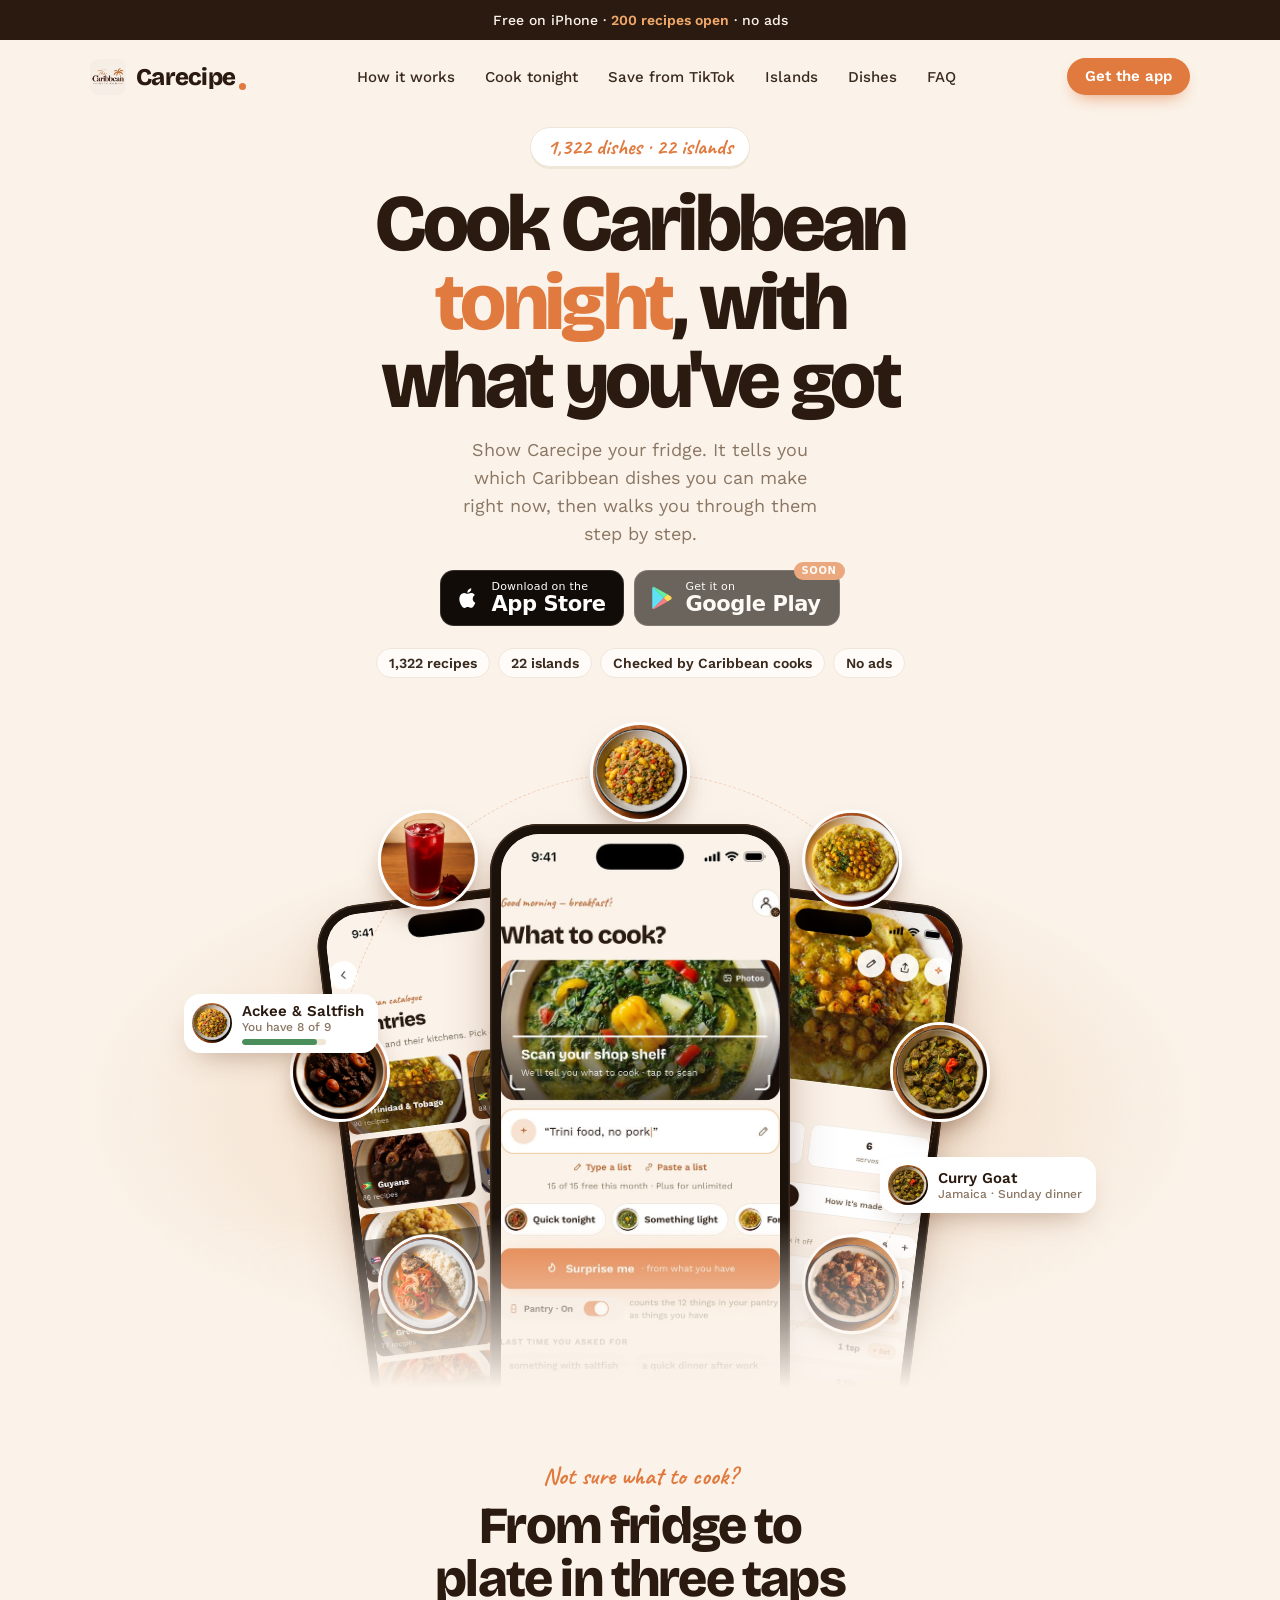
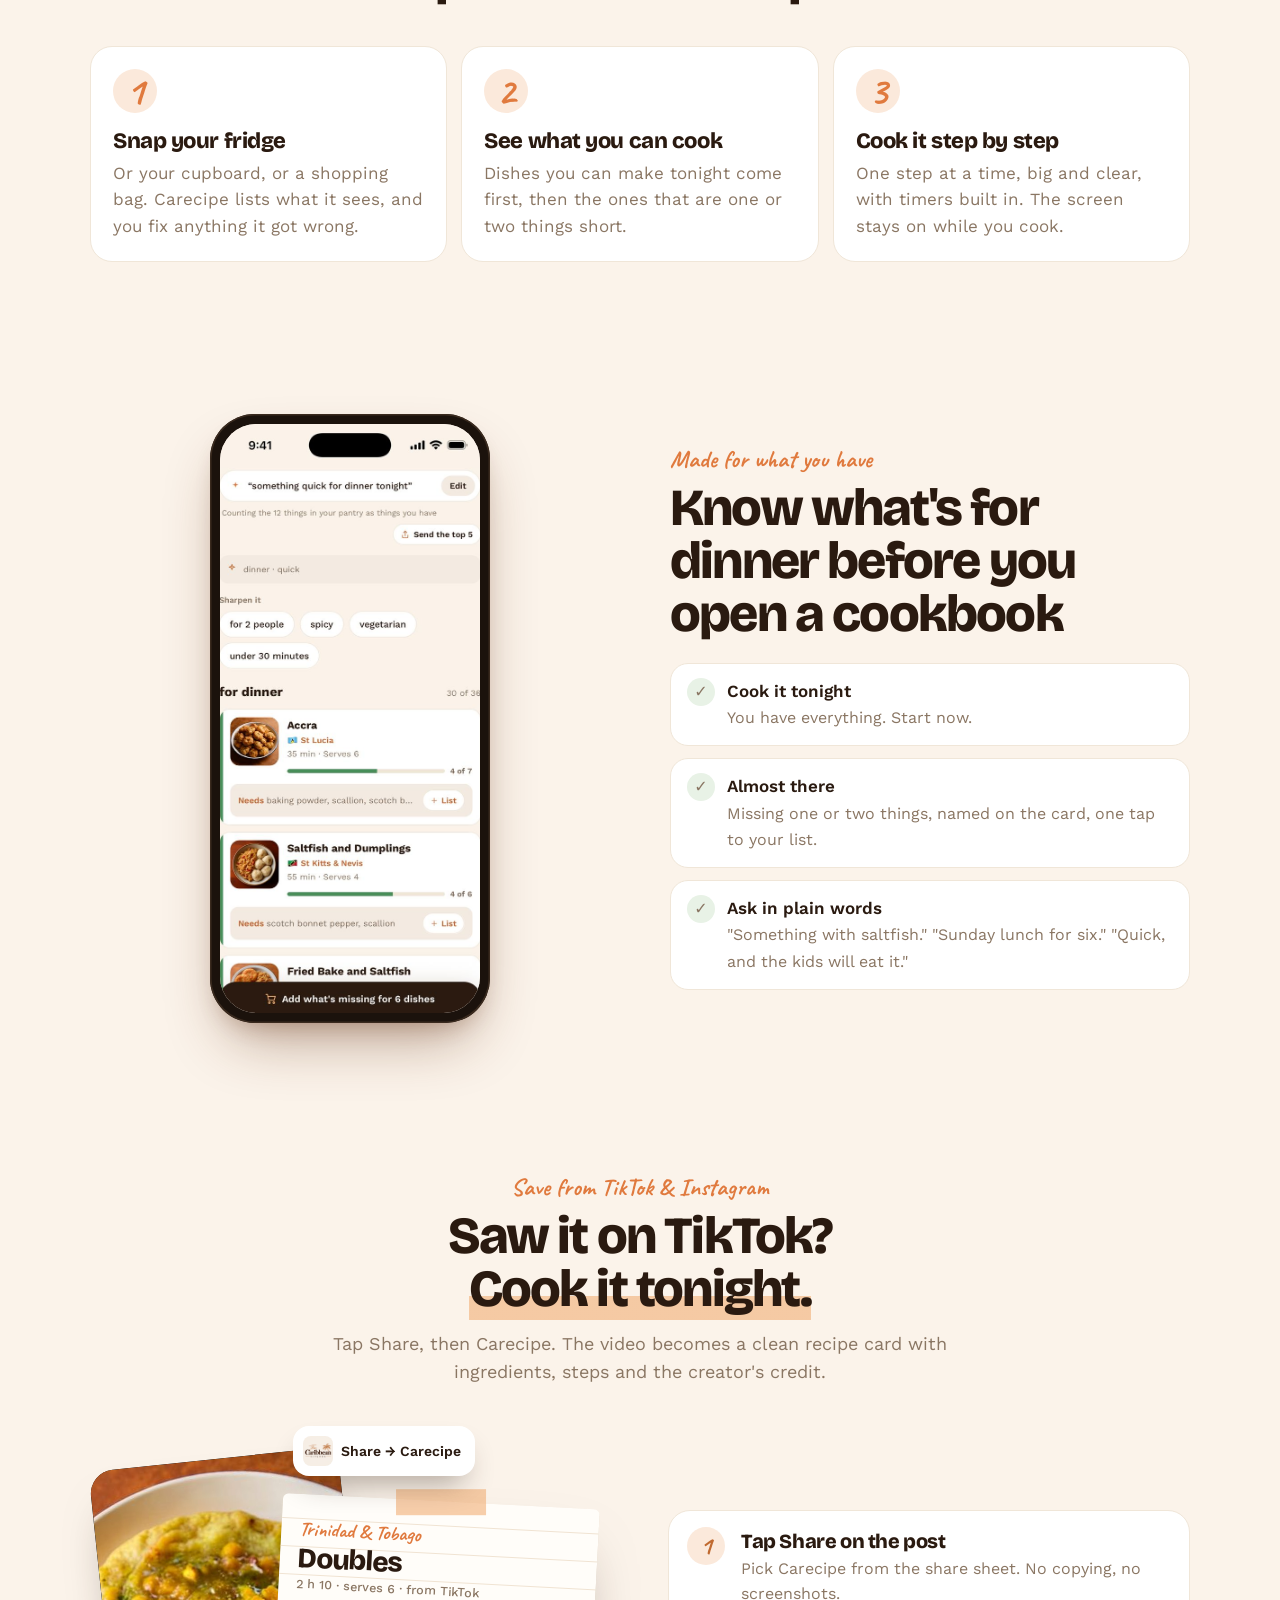
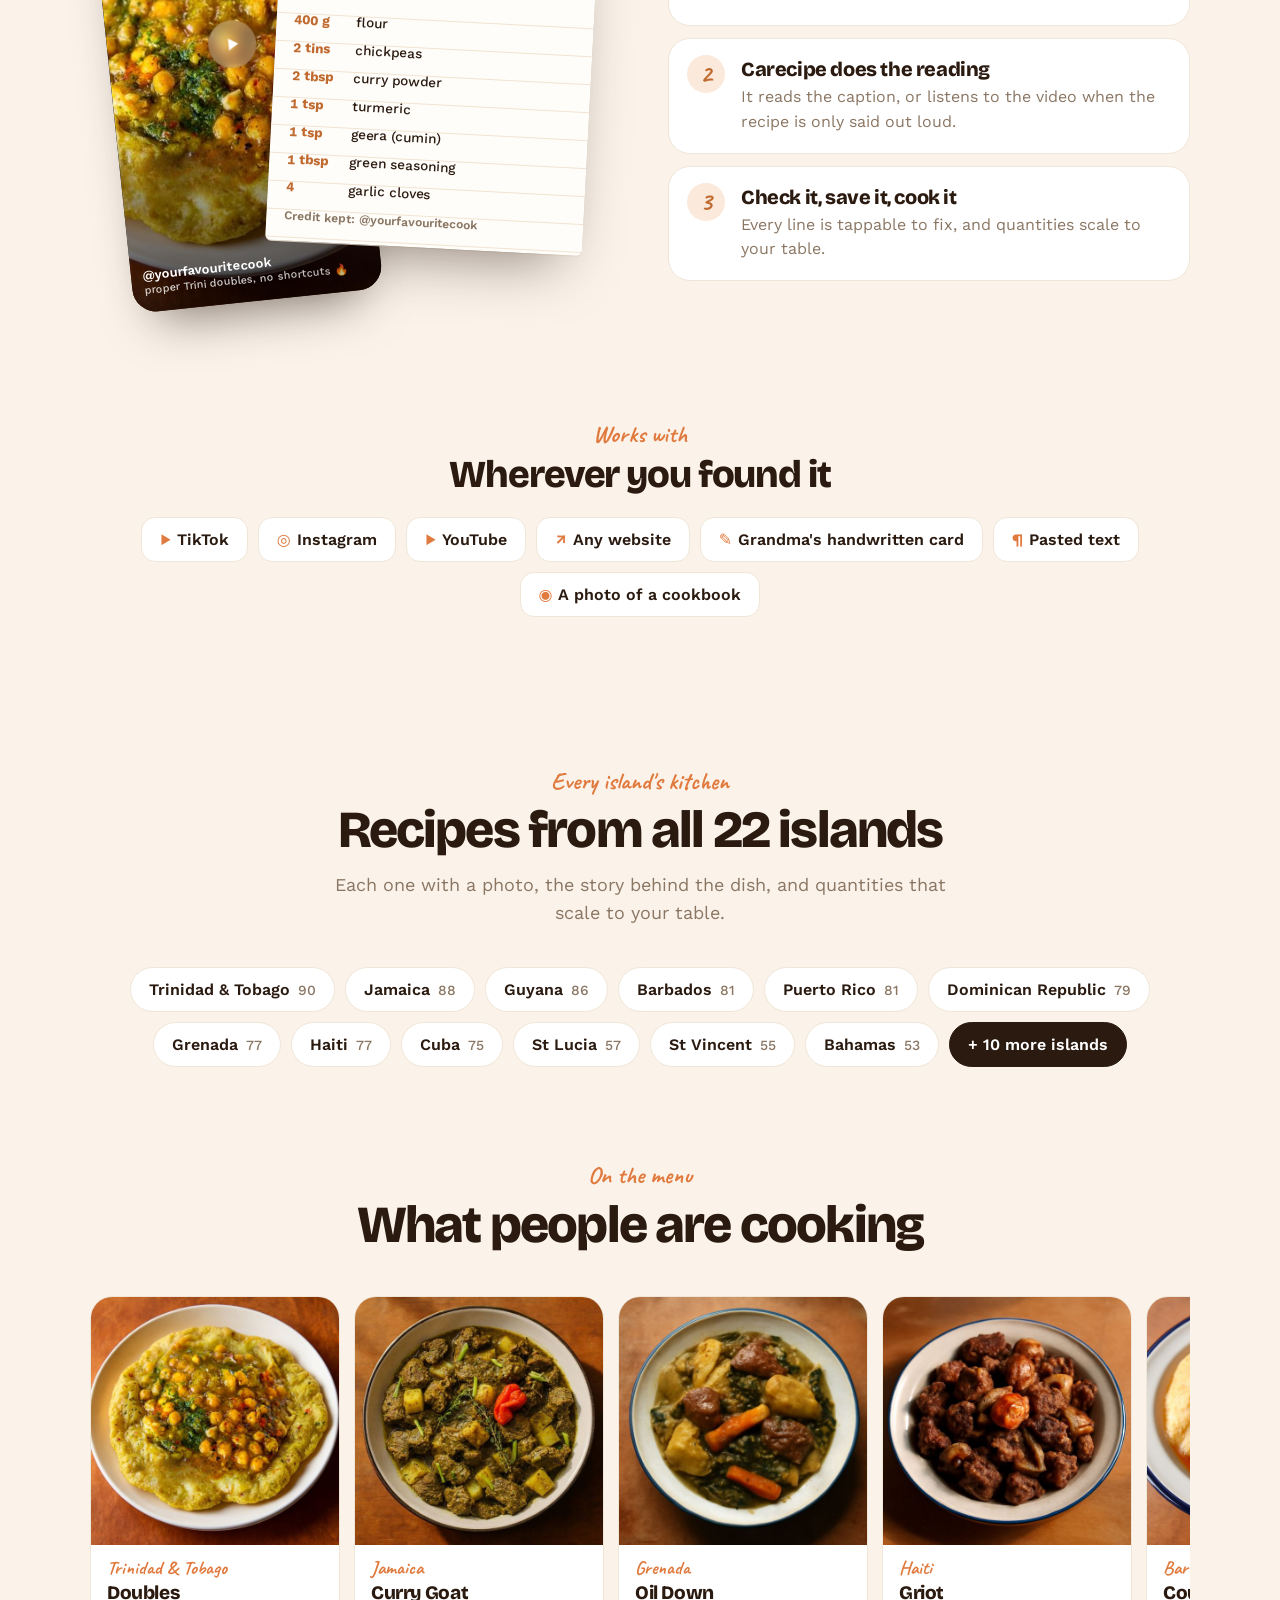
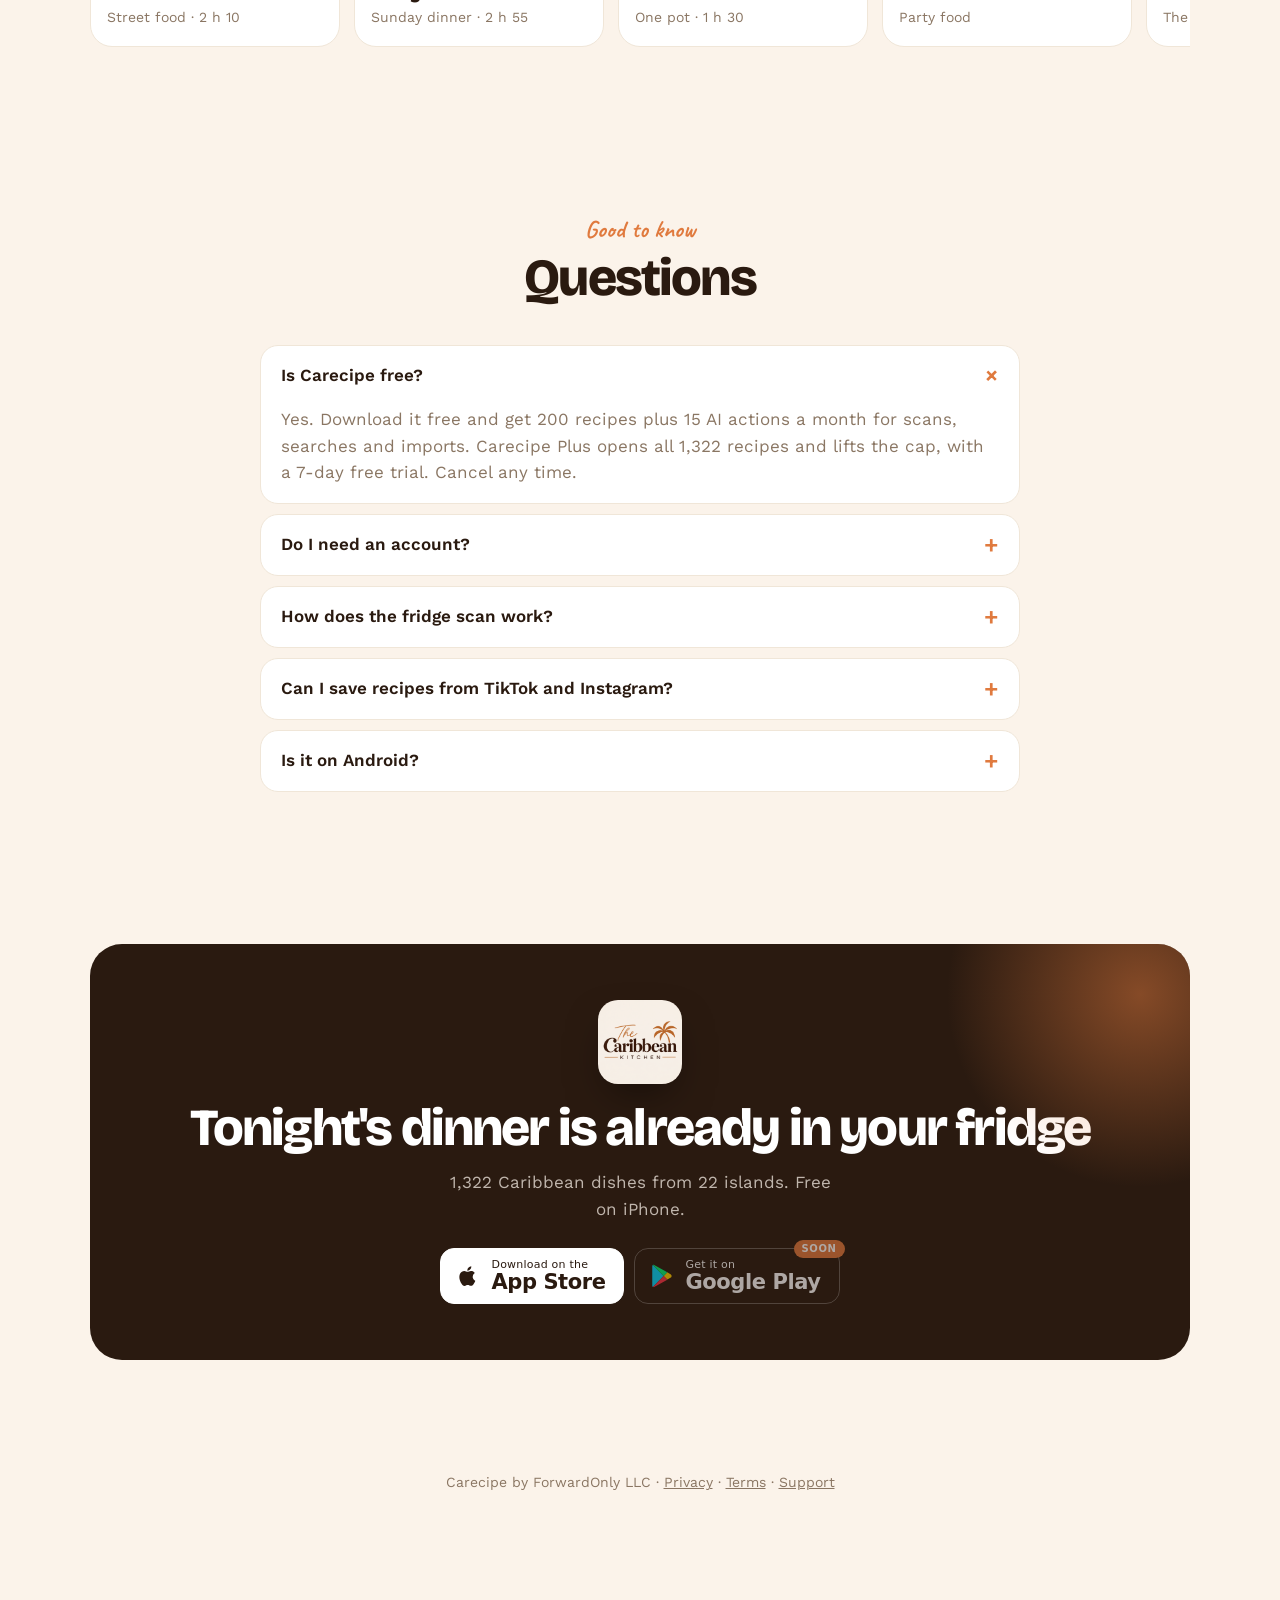
==== commit 502bf5ad: "Hero glow fades out inside the frame instead of being cut into a box Co-Authored-By: Claude Opus 5.5" ====
--- a/index.html
+++ b/index.html
@@ -38,10 +38,8 @@
   text-decoration:none;font:600 15px/1 var(--body);box-shadow:0 8px 18px -8px rgba(224,122,62,.8)}
 
 .hero{position:relative;text-align:center;padding:14px 0 0}
-.stage::before{content:"";position:absolute;inset:18% -10% 0;z-index:0;
-  background:radial-gradient(45% 60% at 22% 80%,rgba(240,168,106,.55),transparent 70%),
-             radial-gradient(40% 55% at 80% 85%,rgba(224,122,62,.42),transparent 70%),
-             radial-gradient(35% 40% at 50% 60%,rgba(232,195,157,.5),transparent 70%)}
+.stage::before{content:"";position:absolute;inset:8% 0 0;z-index:0;
+  background:radial-gradient(closest-side at 50% 55%,rgba(240,168,106,.5),rgba(232,195,157,.32) 55%,rgba(251,243,234,0) 100%)}
 .tag{display:inline-flex;align-items:center;gap:8px;padding:8px 16px;border-radius:99px;background:#fff;
   border:1px solid var(--line);box-shadow:0 2px 0 var(--line)}
 .tag .kick{font-size:22px}
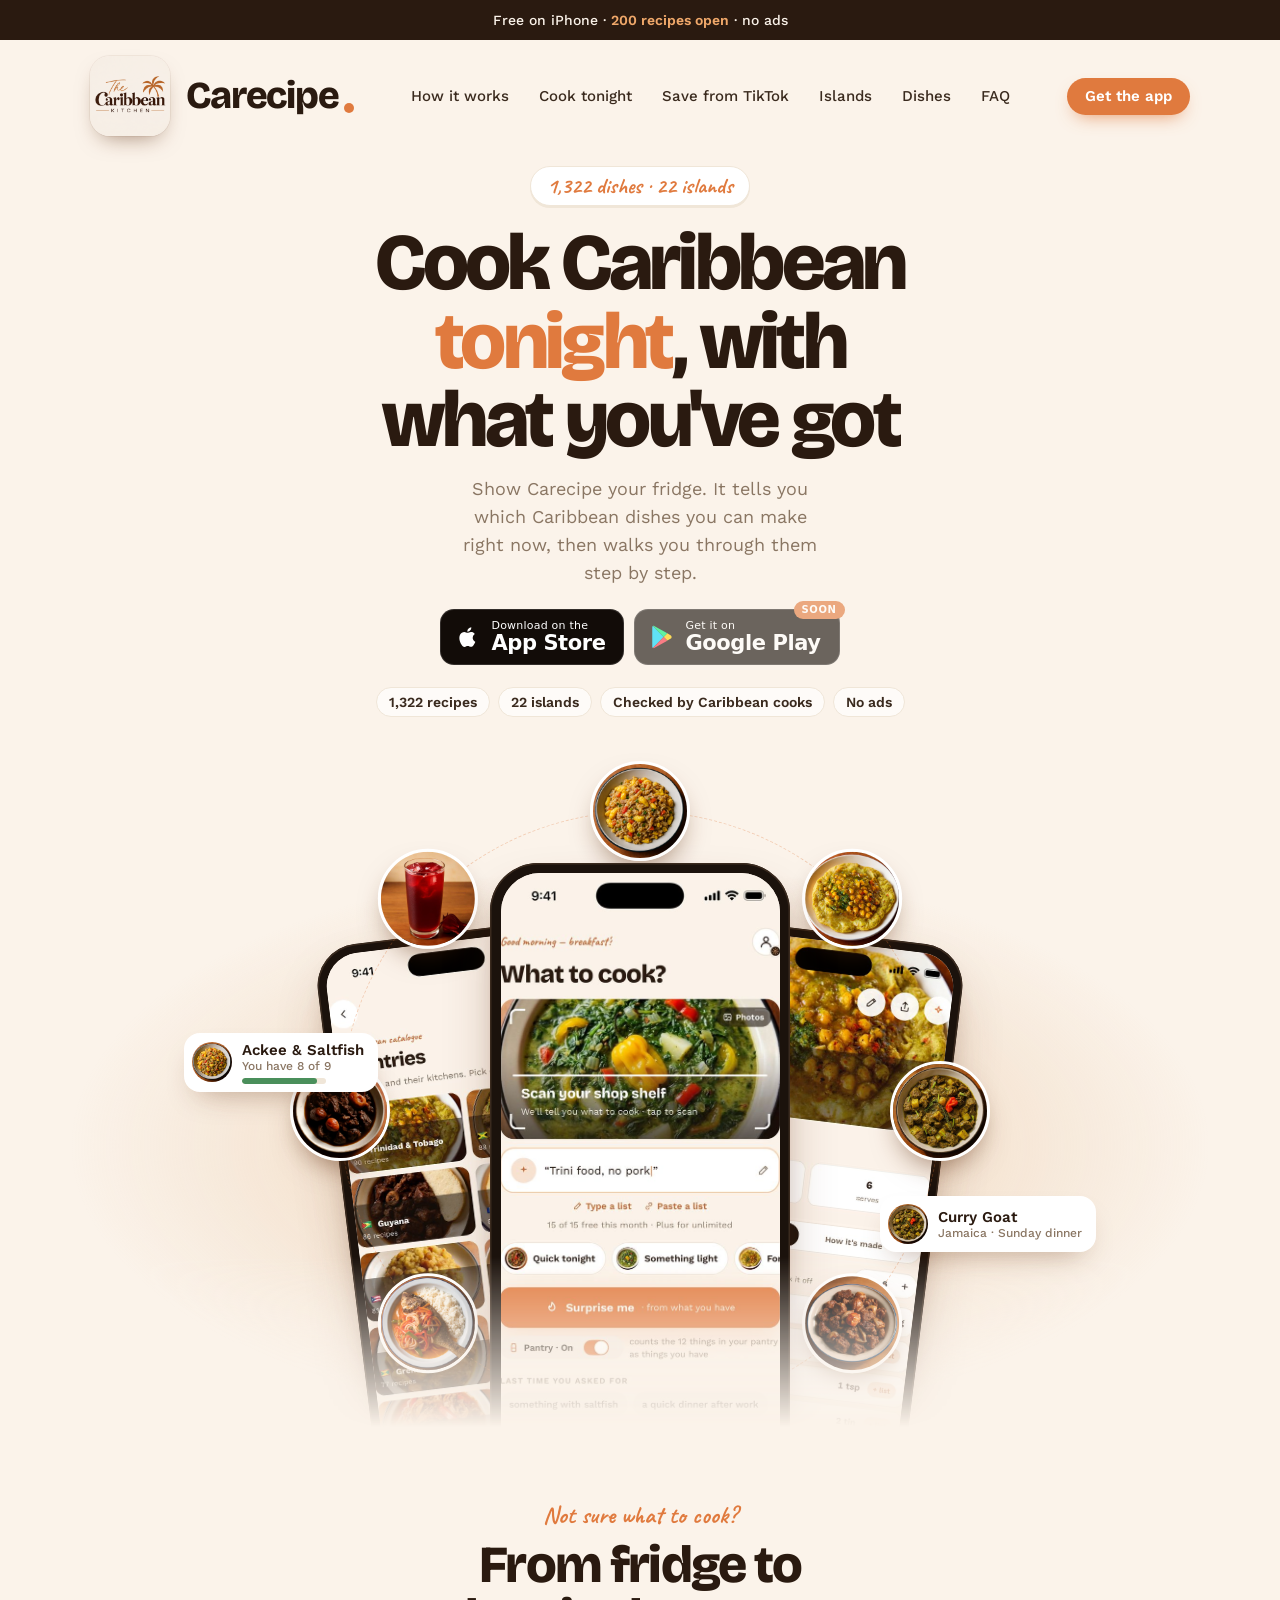
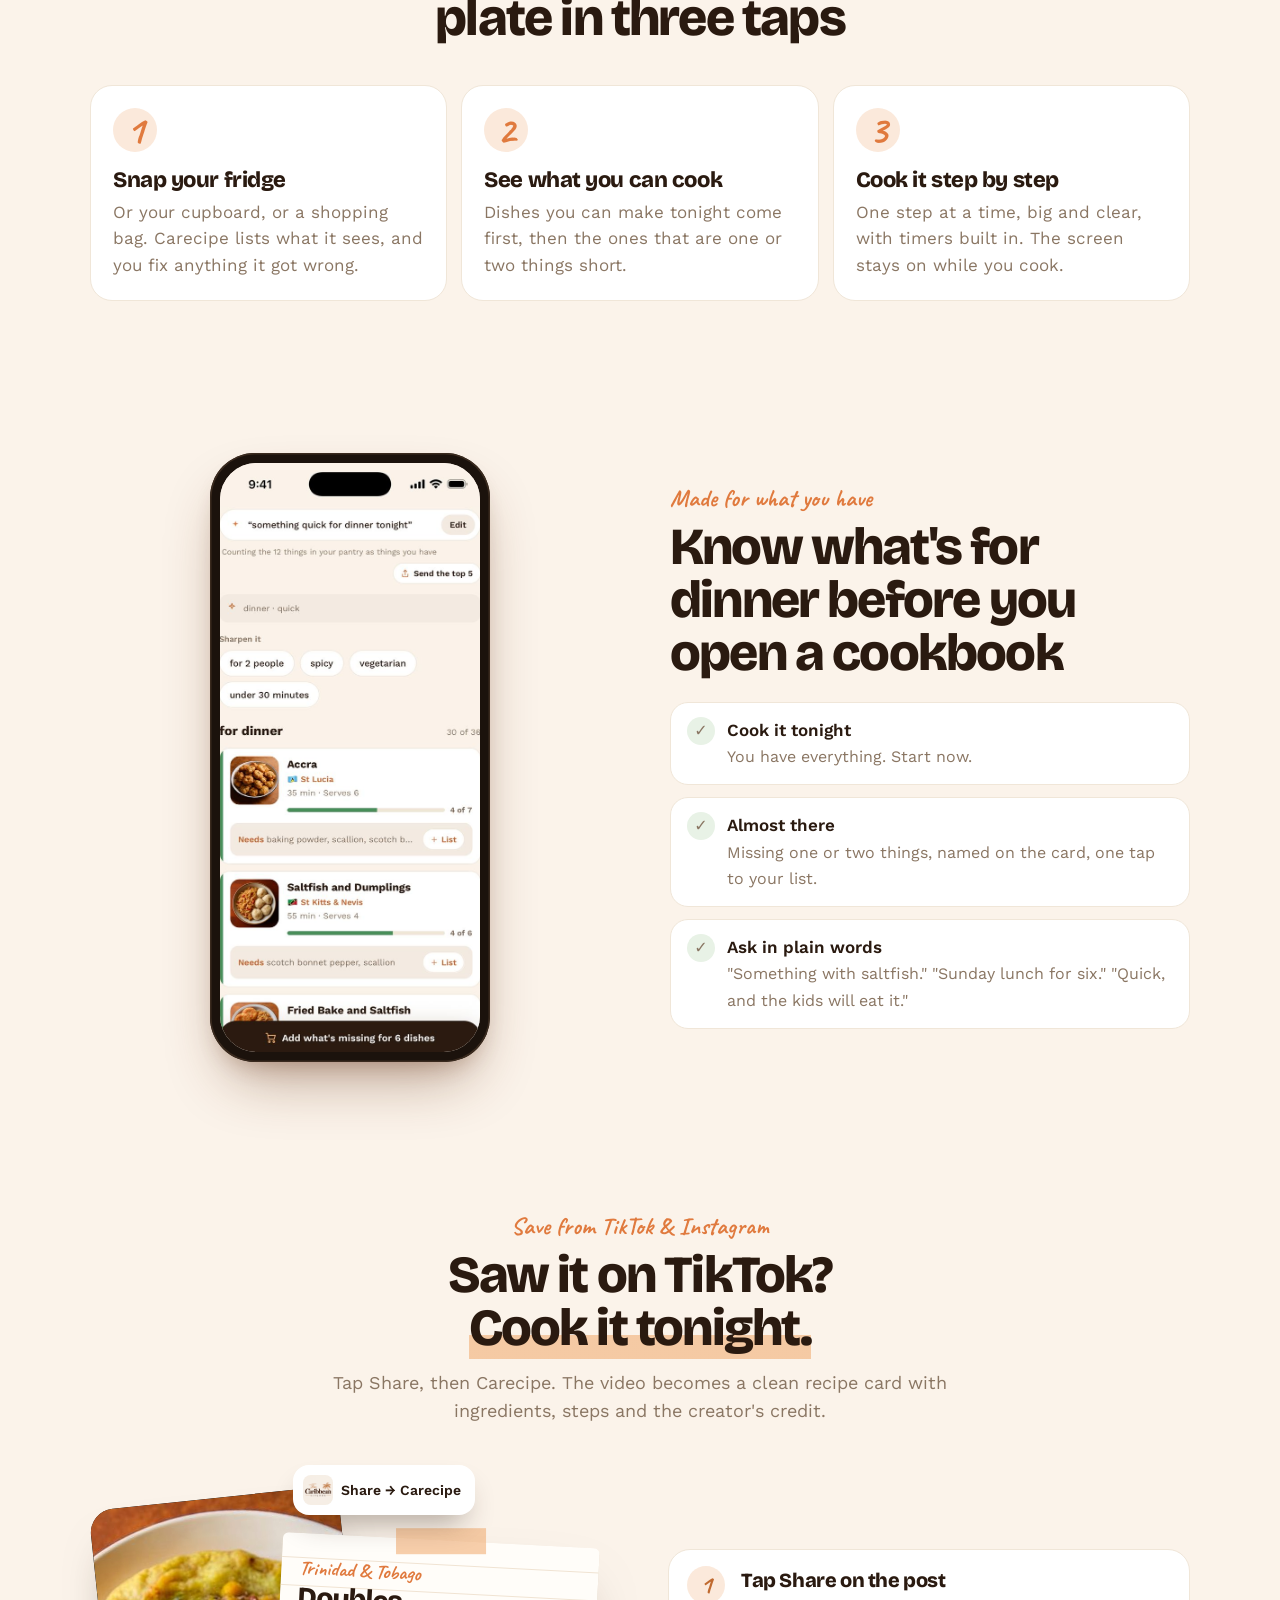
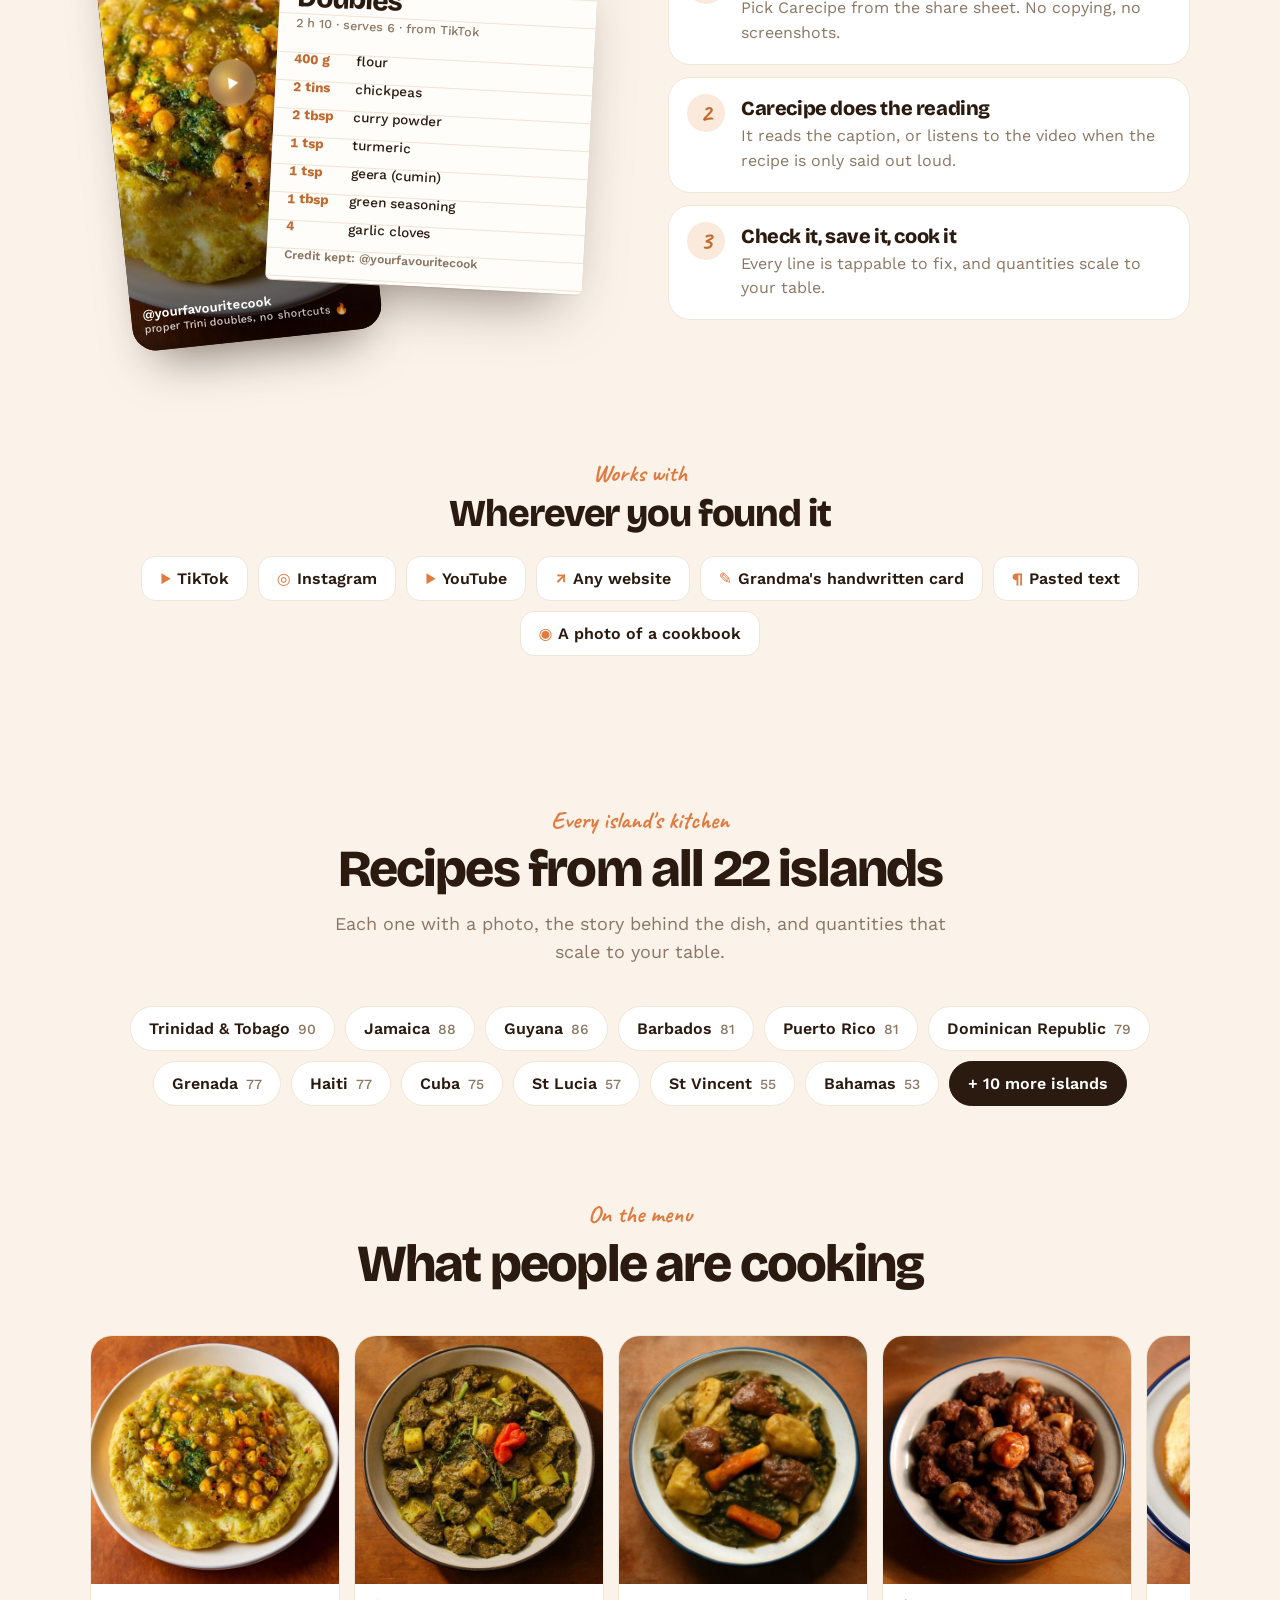
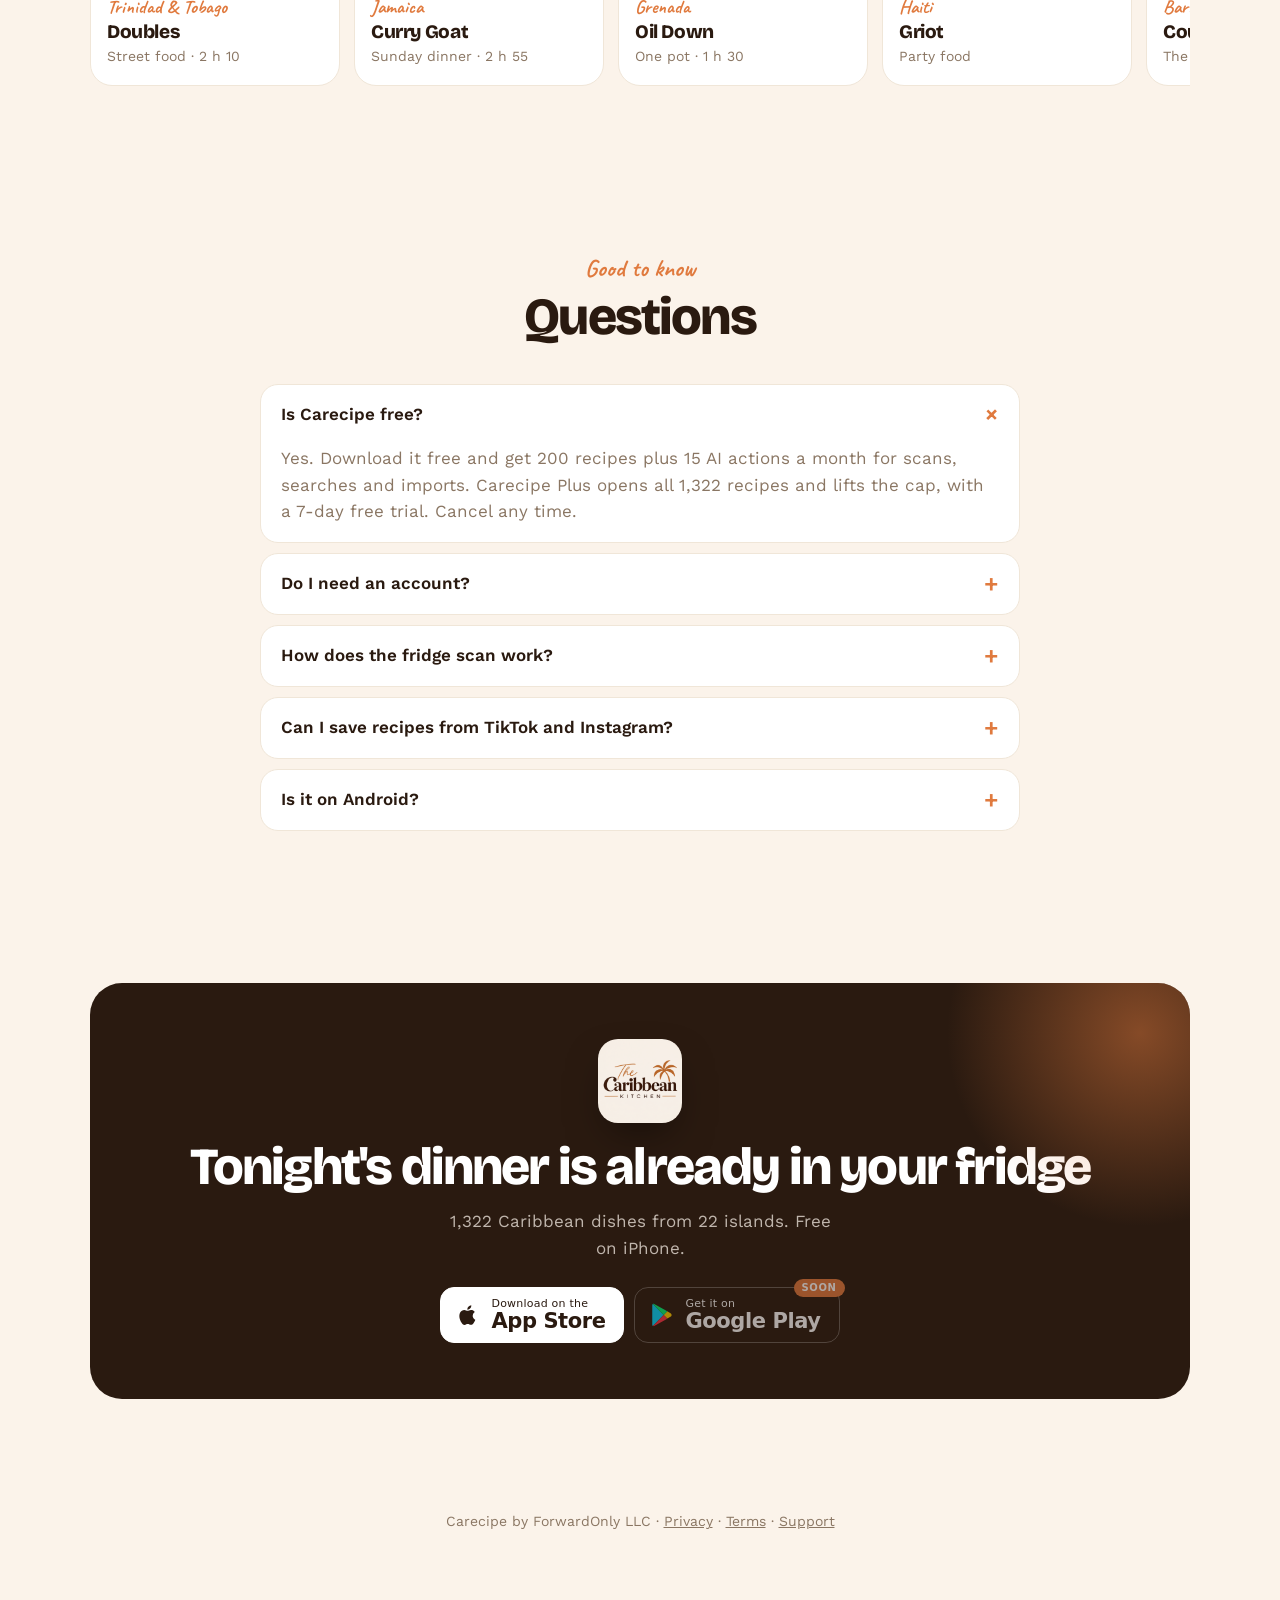
==== commit 38f3fb38: "Bigger header logo Co-Authored-By: Claude Opus 5.5 <noreply@anthropic.com>" ====
--- a/index.html
+++ b/index.html
@@ -28,10 +28,12 @@
 .promo{background:var(--ink);color:#fbf3ea;text-align:center;font:500 14px/1.3 var(--body);padding:11px 16px}
 .promo b{color:var(--soft);font-weight:600}
 
-header{display:flex;align-items:center;justify-content:space-between;gap:16px;padding:18px 0}
-.logo{display:flex;align-items:center;gap:10px;font:800 24px/1 var(--display);letter-spacing:-.03em;text-decoration:none}
-.logo img{width:36px;height:36px;border-radius:9px}
-.logo i{width:7px;height:7px;border-radius:50%;background:var(--accent);margin-left:-6px;align-self:flex-end;margin-bottom:5px}
+header{display:flex;align-items:center;justify-content:space-between;gap:12px;padding:16px 0}
+.logo{display:flex;align-items:center;gap:12px;font:800 28px/1 var(--display);letter-spacing:-.03em;text-decoration:none}
+.logo img{width:58px;height:58px;border-radius:15px;box-shadow:0 10px 22px -10px rgba(90,40,10,.55),0 0 0 1px rgba(90,40,10,.06)}
+@media (min-width:760px){.logo{font-size:38px;gap:16px}.logo img{width:80px;height:80px;border-radius:20px}}
+.logo i{width:8px;height:8px;border-radius:50%;background:var(--accent);margin-left:-8px;align-self:center;transform:translateY(9px)}
+@media (min-width:760px){.logo i{width:10px;height:10px;margin-left:-11px;transform:translateY(12px)}}
 nav{display:none;gap:30px;font:500 15px var(--body)}
 nav a{text-decoration:none;color:var(--ink2)}nav a:hover{color:var(--accent)}
 .pill{display:inline-flex;align-items:center;padding:11px 18px;border-radius:99px;background:var(--accent);color:#fff;
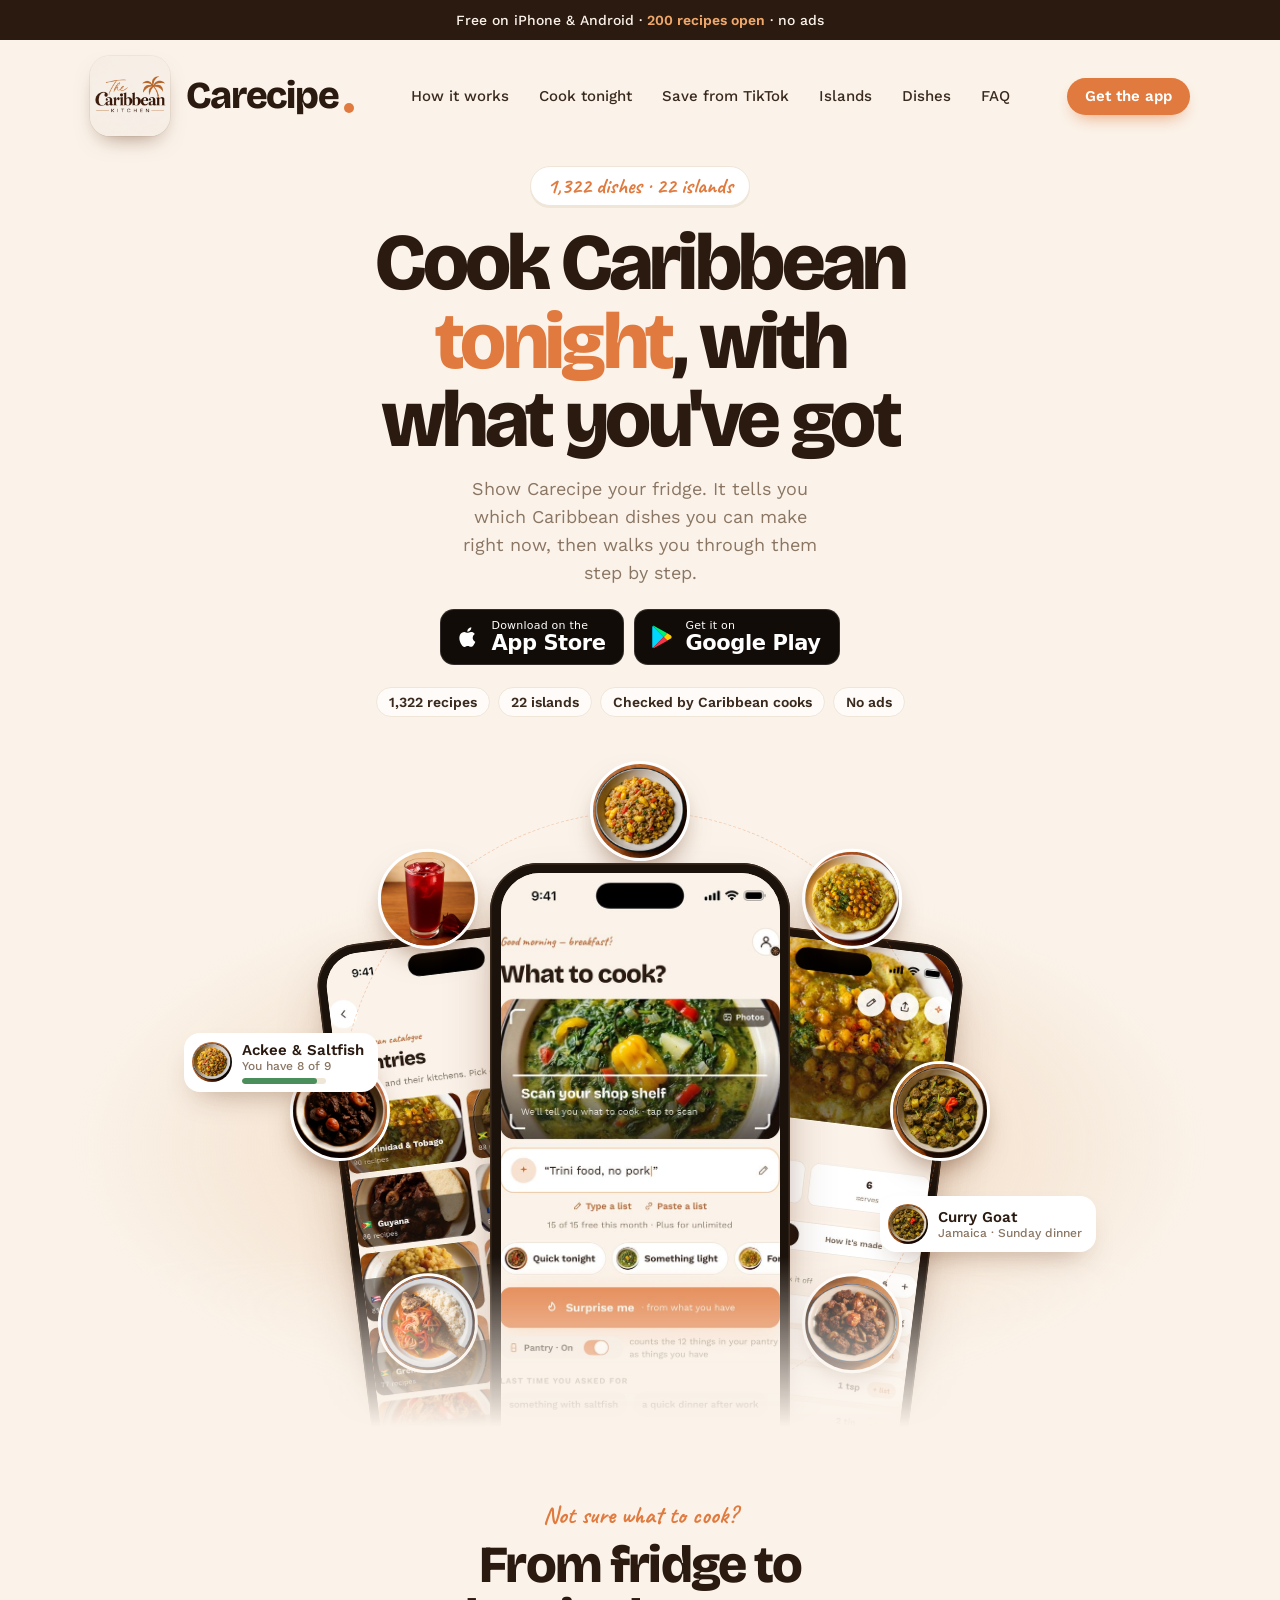
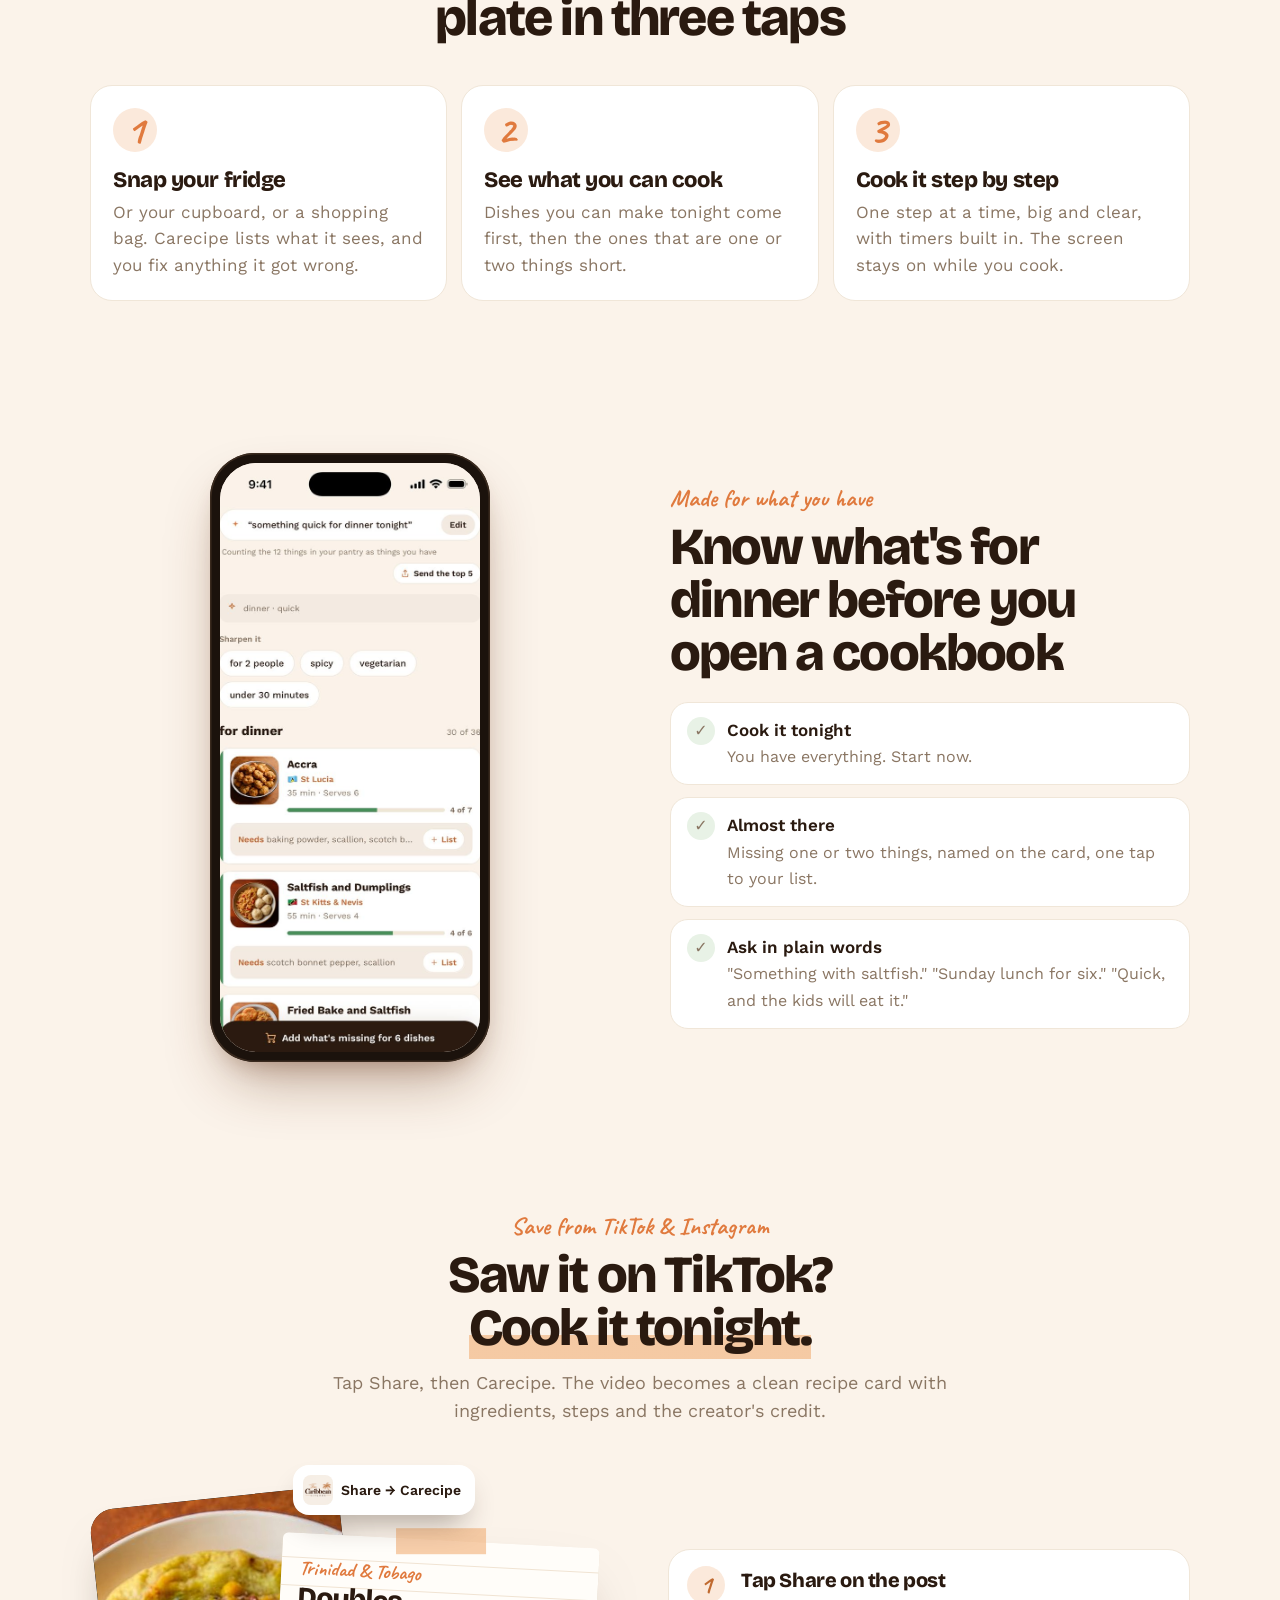
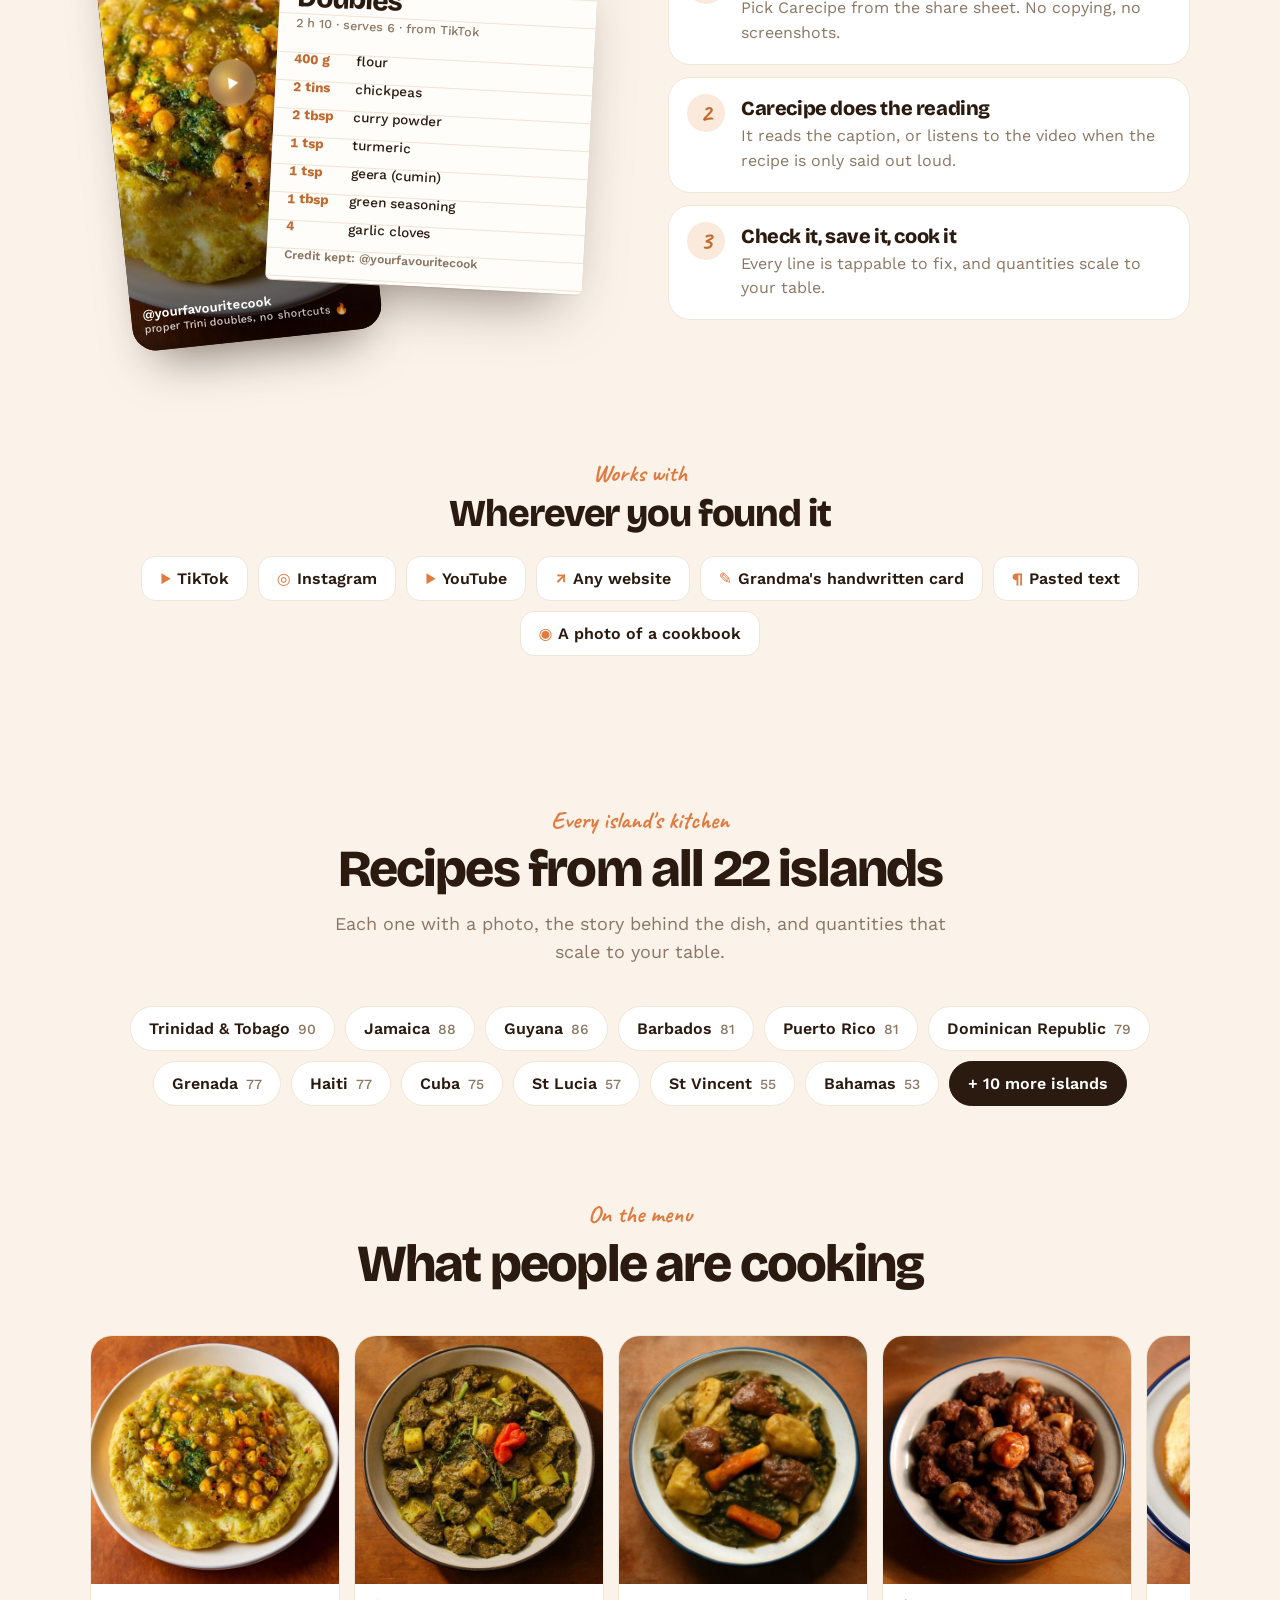
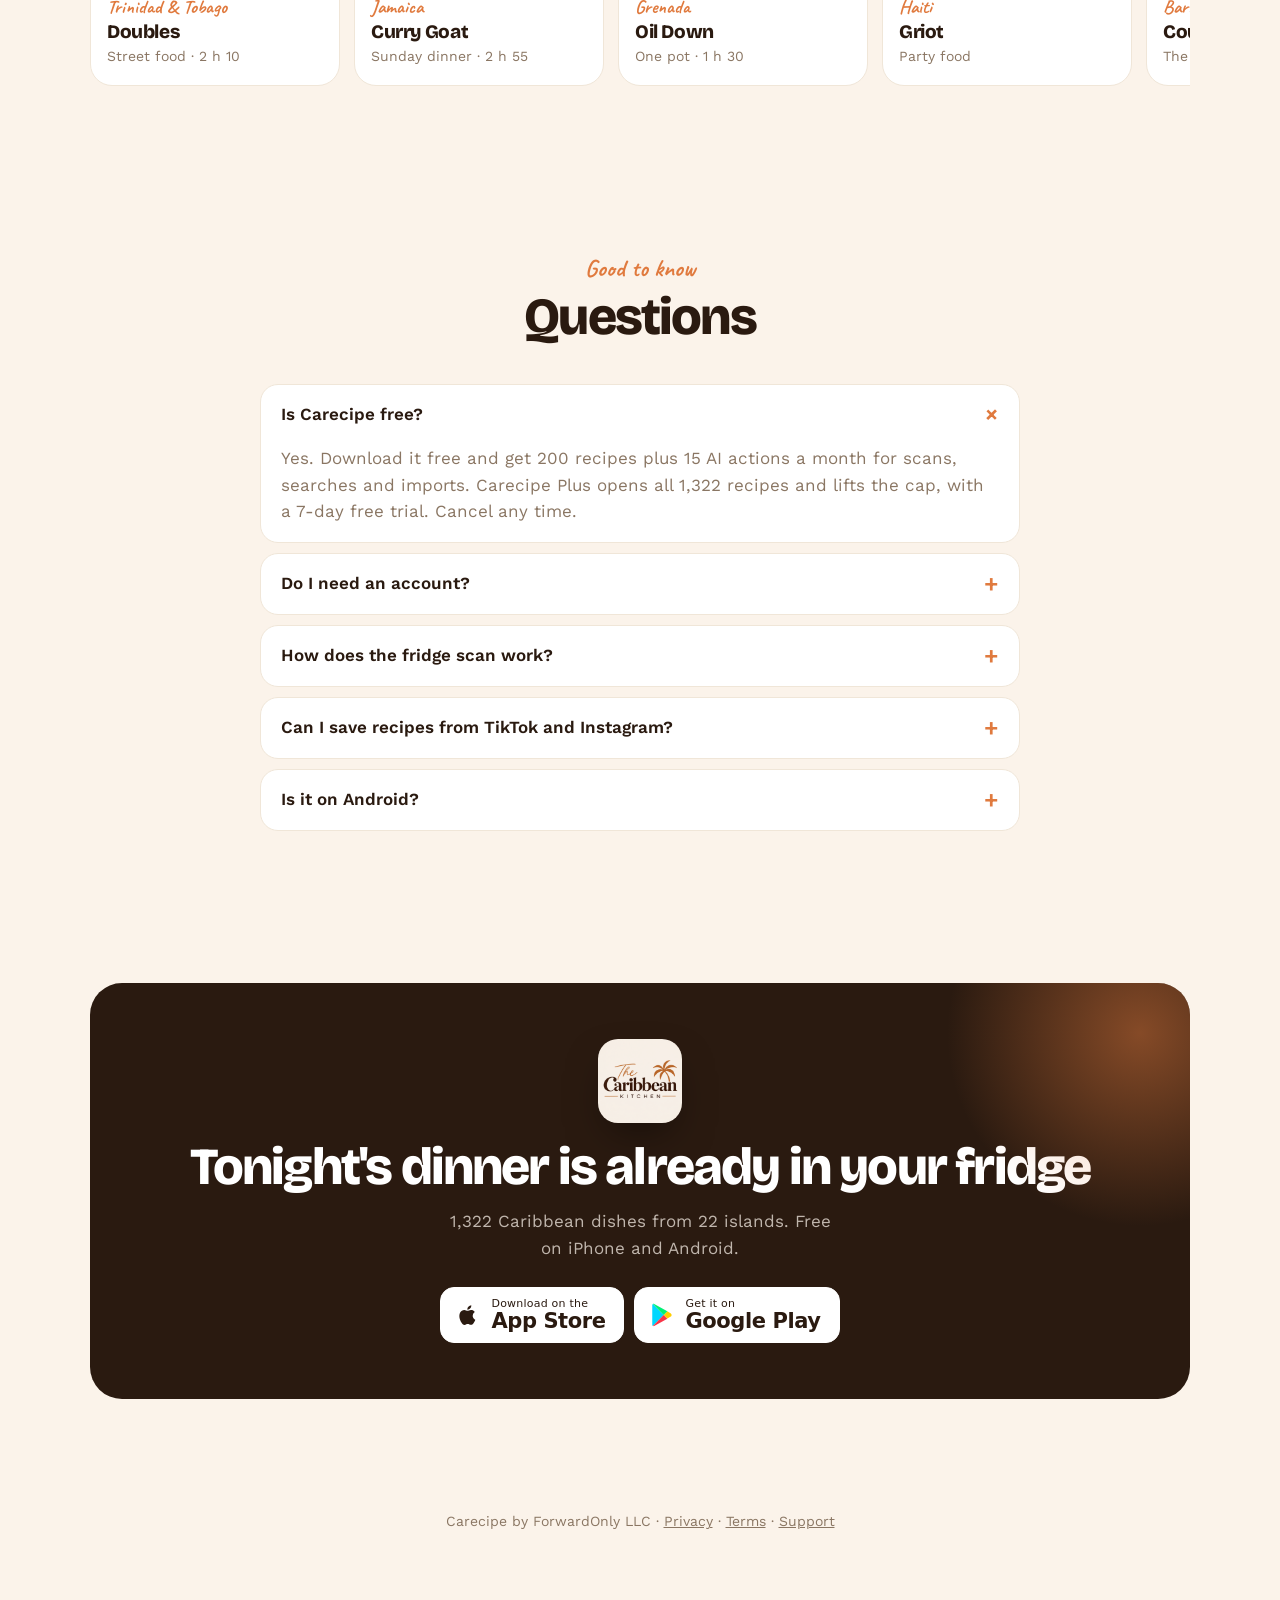
==== commit 71aabf24: "Google Play is live: badges link to the Play listing Co-Authored-By: Claude Opus 5.5 <noreply@anthro" ====
--- a/index.html
+++ b/index.html
@@ -4,7 +4,7 @@
 <meta charset="utf-8">
 <meta name="viewport" content="width=device-width,initial-scale=1,viewport-fit=cover">
 <title>Carecipe – Caribbean Recipes</title>
-<meta name="description" content="1,322 Caribbean recipes from 22 islands. Scan your fridge to see what you can cook tonight. Free on iPhone.">
+<meta name="description" content="1,322 Caribbean recipes from 22 islands. Scan your fridge to see what you can cook tonight. Free on iPhone and Android.">
 <meta name="apple-itunes-app" content="app-id=6810801696">
 <meta name="theme-color" content="#fbf3ea">
 <meta property="og:title" content="Carecipe – Cook Caribbean tonight">
@@ -200,7 +200,7 @@
 </style>
 </head>
 <body>
-<div class="promo">Free on iPhone · <b>200 recipes open</b> · no ads</div>
+<div class="promo">Free on iPhone &amp; Android · <b>200 recipes open</b> · no ads</div>
 <div class="wrap">
   <header>
     <a class="logo" href="#top" aria-label="Carecipe home"><img src="app/assets/icon.png" alt="">Carecipe<i></i></a>
@@ -215,9 +215,9 @@
       <p class="sub">Show Carecipe your fridge. It tells you which Caribbean dishes you can make right now, then walks you through them step by step.</p>
       <div class="badges" data-hero-cta>
         <a class="badge" data-store="ios" href="https://apps.apple.com/app/id6810801696"><svg viewBox="0 0 24 24" fill="currentColor" aria-hidden="true"><path d="M16.37 12.62c-.02-2.3 1.88-3.4 1.96-3.46-1.07-1.56-2.73-1.77-3.32-1.8-1.41-.14-2.76.83-3.47.83-.72 0-1.82-.81-3-.79-1.54.02-2.96.9-3.76 2.27-1.6 2.78-.41 6.9 1.15 9.16.76 1.1 1.67 2.34 2.86 2.3 1.15-.05 1.58-.74 2.97-.74 1.38 0 1.77.74 2.98.72 1.23-.02 2.01-1.12 2.76-2.23.87-1.28 1.23-2.52 1.25-2.58-.03-.01-2.4-.92-2.42-3.66zM14.1 5.88c.63-.77 1.06-1.83.94-2.89-.91.04-2.01.61-2.67 1.37-.58.67-1.1 1.76-.96 2.8 1.02.08 2.06-.52 2.69-1.28z"/></svg><span><small>Download on the</small><b>App Store</b></span></a>
-        <a class="badge" data-store="android"><svg viewBox="0 0 24 24" aria-hidden="true"><path fill="#00d7fe" d="M3.6 1.8 13.5 12 3.6 22.2c-.4-.2-.6-.6-.6-1.1V2.9c0-.5.2-.9.6-1.1z"/><path fill="#ffce00" d="m16.9 8.6 3.3 1.9c.9.5.9 2.4 0 2.9l-3.3 1.9L13.5 12z"/><path fill="#00f076" d="M3.6 1.8c.3-.2.8-.2 1.2 0l12.1 6.8-3.4 3.4z"/><path fill="#f83548" d="m13.5 12 3.4 3.4-12.1 6.8c-.4.2-.9.2-1.2 0z"/></svg><span><small>Get it on</small><b>Google Play</b></span><em class="soon">Soon</em></a>
-      </div>
-      <p class="android-note">On Android? Carecipe is coming to Google Play soon.</p>
+        <a class="badge" data-store="android" href="https://play.google.com/store/apps/details?id=com.carecipe.app"><svg viewBox="0 0 24 24" aria-hidden="true"><path fill="#00d7fe" d="M3.6 1.8 13.5 12 3.6 22.2c-.4-.2-.6-.6-.6-1.1V2.9c0-.5.2-.9.6-1.1z"/><path fill="#ffce00" d="m16.9 8.6 3.3 1.9c.9.5.9 2.4 0 2.9l-3.3 1.9L13.5 12z"/><path fill="#00f076" d="M3.6 1.8c.3-.2.8-.2 1.2 0l12.1 6.8-3.4 3.4z"/><path fill="#f83548" d="m13.5 12 3.4 3.4-12.1 6.8c-.4.2-.9.2-1.2 0z"/></svg><span><small>Get it on</small><b>Google Play</b></span><em class="soon">Soon</em></a>
+      </div>
+      
       <div class="facts"><span>1,322 recipes</span><span>22 islands</span><span>Checked by Caribbean cooks</span><span>No ads</span></div>
 
       <div class="stage" aria-hidden="true">
@@ -320,18 +320,18 @@
         <details><summary>Do I need an account?</summary><p>No. There's nothing to sign up for. Your recipes live on your phone.</p></details>
         <details><summary>How does the fridge scan work?</summary><p>Take a photo of your fridge, cupboard or shopping. Carecipe lists the ingredients it sees, you tidy up anything it got wrong, and it ranks dishes by how much of each one you can already make.</p></details>
         <details><summary>Can I save recipes from TikTok and Instagram?</summary><p>Yes. Tap Share on the post, choose Carecipe, and you get a clean recipe with the creator's credit kept on it. Links, pasted text and photos of cookbook pages work too.</p></details>
-        <details><summary>Is it on Android?</summary><p>Carecipe is on iPhone now and coming to Google Play soon.</p></details>
+        <details><summary>Is it on Android?</summary><p>Yes. Carecipe is on iPhone and Android. Tap the Google Play badge to get it.</p></details>
       </div>
     </section>
 
     <section data-end-cta>
       <div class="end reveal">
         <img class="icon" src="app/assets/icon.png" alt="">
-        <h2>Tonight's dinner is already in your fridge</h2>
-        <p>1,322 Caribbean dishes from 22 islands. Free on iPhone.</p>
+        <h2>Tonight&#39;s dinner is already in your fridge</h2>
+        <p>1,322 Caribbean dishes from 22 islands. Free on iPhone and Android.</p>
         <div class="badges">
           <a class="badge" data-store="ios" href="https://apps.apple.com/app/id6810801696"><svg viewBox="0 0 24 24" fill="currentColor" aria-hidden="true"><path d="M16.37 12.62c-.02-2.3 1.88-3.4 1.96-3.46-1.07-1.56-2.73-1.77-3.32-1.8-1.41-.14-2.76.83-3.47.83-.72 0-1.82-.81-3-.79-1.54.02-2.96.9-3.76 2.27-1.6 2.78-.41 6.9 1.15 9.16.76 1.1 1.67 2.34 2.86 2.3 1.15-.05 1.58-.74 2.97-.74 1.38 0 1.77.74 2.98.72 1.23-.02 2.01-1.12 2.76-2.23.87-1.28 1.23-2.52 1.25-2.58-.03-.01-2.4-.92-2.42-3.66zM14.1 5.88c.63-.77 1.06-1.83.94-2.89-.91.04-2.01.61-2.67 1.37-.58.67-1.1 1.76-.96 2.8 1.02.08 2.06-.52 2.69-1.28z"/></svg><span><small>Download on the</small><b>App Store</b></span></a>
-          <a class="badge" data-store="android"><svg viewBox="0 0 24 24" aria-hidden="true"><path fill="#00d7fe" d="M3.6 1.8 13.5 12 3.6 22.2c-.4-.2-.6-.6-.6-1.1V2.9c0-.5.2-.9.6-1.1z"/><path fill="#ffce00" d="m16.9 8.6 3.3 1.9c.9.5.9 2.4 0 2.9l-3.3 1.9L13.5 12z"/><path fill="#00f076" d="M3.6 1.8c.3-.2.8-.2 1.2 0l12.1 6.8-3.4 3.4z"/><path fill="#f83548" d="m13.5 12 3.4 3.4-12.1 6.8c-.4.2-.9.2-1.2 0z"/></svg><span><small>Get it on</small><b>Google Play</b></span><em class="soon">Soon</em></a>
+          <a class="badge" data-store="android" href="https://play.google.com/store/apps/details?id=com.carecipe.app"><svg viewBox="0 0 24 24" aria-hidden="true"><path fill="#00d7fe" d="M3.6 1.8 13.5 12 3.6 22.2c-.4-.2-.6-.6-.6-1.1V2.9c0-.5.2-.9.6-1.1z"/><path fill="#ffce00" d="m16.9 8.6 3.3 1.9c.9.5.9 2.4 0 2.9l-3.3 1.9L13.5 12z"/><path fill="#00f076" d="M3.6 1.8c.3-.2.8-.2 1.2 0l12.1 6.8-3.4 3.4z"/><path fill="#f83548" d="m13.5 12 3.4 3.4-12.1 6.8c-.4.2-.9.2-1.2 0z"/></svg><span><small>Get it on</small><b>Google Play</b></span><em class="soon">Soon</em></a>
         </div>
       </div>
     </section>
